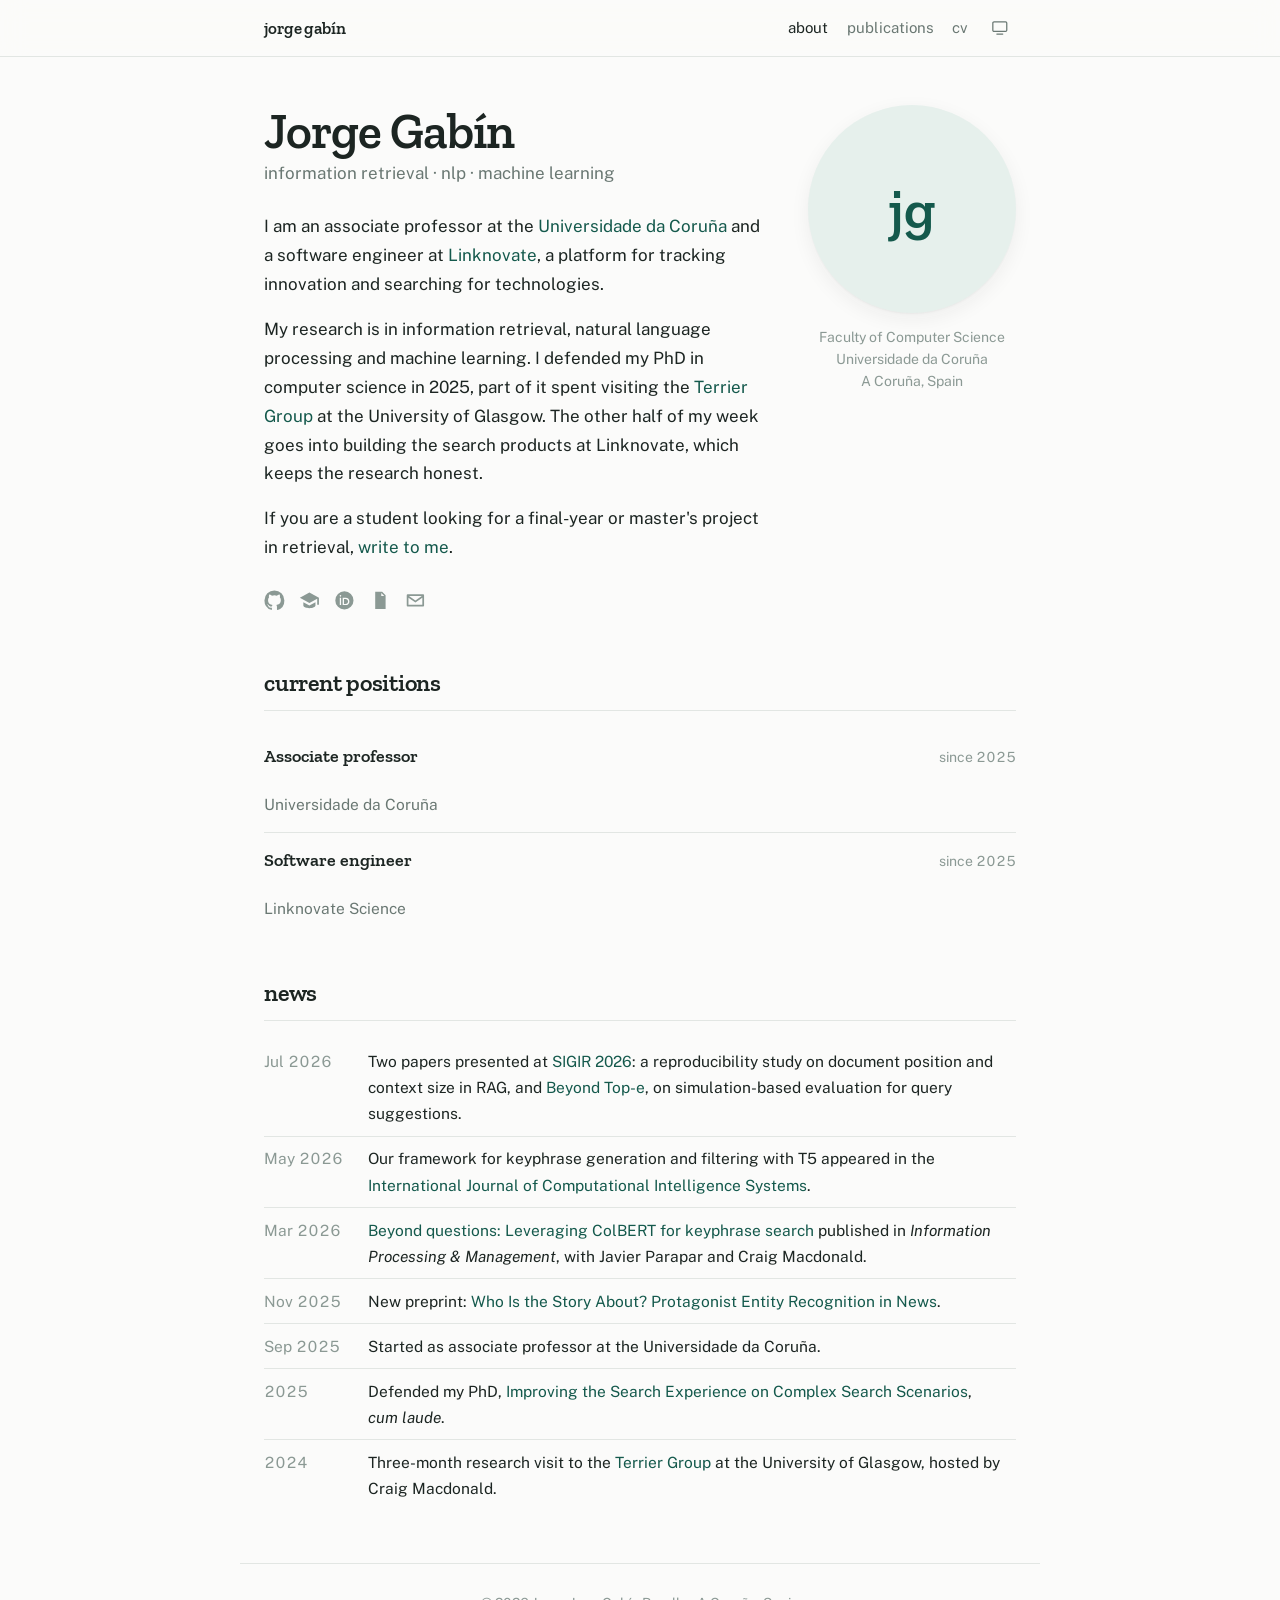
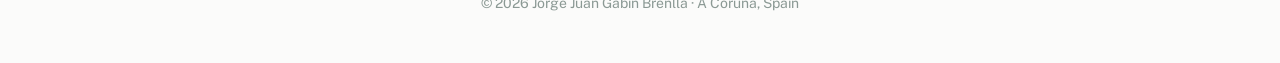
==== index.html @ 30adcdc7 "Initial commit" ====
<!DOCTYPE html>
<html lang="en">
<head>
<meta charset="utf-8">
<meta name="viewport" content="width=device-width, initial-scale=1">
<title>Jorge Gabín</title>
<meta name="description" content="Jorge Gabín — associate professor at Universidade da Coruña and software engineer at Linknovate. Information retrieval, natural language processing and machine learning.">
<meta name="author" content="Jorge Juan Gabín Brenlla">

<meta property="og:type" content="profile">
<meta property="og:title" content="Jorge Gabín">
<meta property="og:description" content="Associate professor at Universidade da Coruña and software engineer at Linknovate. Information retrieval, NLP and machine learning.">
<meta property="og:url" content="https://jorgegabin.github.io/">
<meta property="og:image" content="https://jorgegabin.github.io/assets/prof_pic.jpg">

<link rel="icon" href="data:image/svg+xml,<svg xmlns='http://www.w3.org/2000/svg' viewBox='0 0 100 100'><rect width='100' height='100' rx='20' fill='%23134E45'/><text x='50' y='51' dy='.35em' text-anchor='middle' font-family='Georgia,serif' font-weight='700' font-size='46' fill='%23F7F8F7'>jg</text></svg>">
<link rel="preconnect" href="https://fonts.googleapis.com">
<link rel="preconnect" href="https://fonts.gstatic.com" crossorigin>
<link href="https://fonts.googleapis.com/css2?family=Public+Sans:ital,wght@0,300..700;1,400&family=Zilla+Slab:wght@400;500;600;700&display=swap" rel="stylesheet">
<link rel="stylesheet" href="assets/style.css">
</head>
<body>

<a class="skip" href="#main">skip to content</a>

<nav class="nav">
  <div class="wrap">
    <a class="brand" href="index.html">jorge gabín</a>
    <ul>
      <li><a href="index.html" aria-current="page">about</a></li>
      <li><a href="publications.html">publications</a></li>
      <li><a href="cv.html">cv</a></li>
    </ul>
    <button class="toggle" id="theme-toggle" type="button" aria-label="Change theme" title="Change theme">
      <svg class="i-system" viewBox="0 0 24 24" fill="none" stroke="currentColor" stroke-width="1.7" stroke-linecap="round" stroke-linejoin="round" aria-hidden="true"><rect x="2.5" y="4" width="19" height="13" rx="1.6"/><path d="M8 20.5h8"/></svg>
      <svg class="i-light" viewBox="0 0 24 24" fill="none" stroke="currentColor" stroke-width="1.7" stroke-linecap="round" aria-hidden="true"><circle cx="12" cy="12" r="4"/><path d="M12 2v2M12 20v2M4.9 4.9l1.4 1.4M17.7 17.7l1.4 1.4M2 12h2M20 12h2M4.9 19.1l1.4-1.4M17.7 6.3l1.4-1.4"/></svg>
      <svg class="i-dark" viewBox="0 0 24 24" fill="none" stroke="currentColor" stroke-width="1.7" stroke-linecap="round" stroke-linejoin="round" aria-hidden="true"><path d="M21 12.8A9 9 0 1 1 11.2 3a7 7 0 0 0 9.8 9.8z"/></svg>
    </button>
  </div>
</nav>

<main class="wrap" id="main">

  <section class="about">
    <div>
      <h1>Jorge Gabín</h1>
      <p class="tagline">information retrieval · nlp · machine learning</p>

      <p>I am an associate professor at the
      <a href="https://www.udc.es/en">Universidade da Coruña</a> and a software engineer at
      <a href="https://www.linknovate.com/">Linknovate</a>, a platform for tracking innovation
      and searching for technologies.</p>

      <p>My research is in information retrieval, natural language processing and machine
      learning. I defended my PhD in computer science in 2025, part of it spent visiting the
      <a href="https://terrierteam.dcs.gla.ac.uk/">Terrier Group</a> at the University of
      Glasgow. The other half of my week goes into building the search products at Linknovate,
      which keeps the research honest.</p>

      <p>If you are a student looking for a final-year or master's project in retrieval,
      <a href="mailto:jorge.gabin@udc.es">write to me</a>.</p>

      <ul class="social">
        <li><a href="https://github.com/JorgeGabin" aria-label="GitHub" title="GitHub">
          <svg viewBox="0 0 24 24" aria-hidden="true"><path d="M12 .5A11.5 11.5 0 0 0 .5 12a11.5 11.5 0 0 0 7.86 10.92c.58.1.79-.25.79-.56v-2c-3.2.7-3.88-1.37-3.88-1.37-.53-1.34-1.29-1.7-1.29-1.7-1.05-.72.08-.7.08-.7 1.16.08 1.77 1.2 1.77 1.2 1.03 1.77 2.7 1.26 3.36.96.1-.75.4-1.26.73-1.55-2.55-.29-5.24-1.28-5.24-5.7 0-1.26.45-2.29 1.19-3.1-.12-.29-.52-1.46.11-3.04 0 0 .97-.31 3.18 1.18a11 11 0 0 1 5.8 0c2.2-1.5 3.17-1.18 3.17-1.18.63 1.58.23 2.75.12 3.04.74.81 1.18 1.84 1.18 3.1 0 4.43-2.69 5.4-5.25 5.69.41.36.78 1.06.78 2.14v3.17c0 .31.21.67.8.56A11.5 11.5 0 0 0 23.5 12 11.5 11.5 0 0 0 12 .5z"/></svg></a></li>

        <li><a href="https://scholar.google.com/citations?user=Rtc9b6oAAAAJ&amp;hl=en" aria-label="Google Scholar" title="Google Scholar">
          <svg viewBox="0 0 24 24" aria-hidden="true"><path d="M12 3 1 9l11 6 9-4.91V17h2V9L12 3zM5 14.2V18c0 1.66 3.13 3 7 3s7-1.34 7-3v-3.8l-7 3.82-7-3.82z"/></svg></a></li>

        <li><a href="https://orcid.org/0000-0002-5494-0765" aria-label="ORCID" title="ORCID 0000-0002-5494-0765">
          <svg viewBox="0 0 24 24" aria-hidden="true"><path d="M12 1.5A10.5 10.5 0 1 0 22.5 12 10.5 10.5 0 0 0 12 1.5zM8.2 17.4H6.7V8.9h1.5v8.5zM7.45 7.7a.93.93 0 1 1 .93-.93.93.93 0 0 1-.93.93zm4.06 9.7h-1.5V8.9h3.32c3.06 0 4.4 1.9 4.4 4.25s-1.5 4.25-4.3 4.25zm1.72-7.14h-1.72v5.78h1.66c2.09 0 3-1.27 3-2.89 0-1.72-1-2.89-2.94-2.89z"/></svg></a></li>

        <!-- TODO: replace with your dblp author page (dblp.org/pid/...) once you have the id -->
        <li><a href="https://dblp.org/search?q=Jorge+Gab%C3%ADn" aria-label="dblp" title="dblp">
          <svg viewBox="0 0 24 24" aria-hidden="true"><path d="M6 2h8l4 4v16H6V2zm7 1.5V7h3.5L13 3.5zM8 10h8v1.6H8V10zm0 3.4h8V15H8v-1.6zm0 3.4h5.5v1.6H8v-1.6z"/></svg></a></li>


        <li><a href="mailto:jorge.gabin@udc.es" aria-label="Email" title="jorge.gabin@udc.es">
          <svg viewBox="0 0 24 24" aria-hidden="true"><path d="M3 5h18a1 1 0 0 1 1 1v12a1 1 0 0 1-1 1H3a1 1 0 0 1-1-1V6a1 1 0 0 1 1-1zm1 3.9V17h16V8.9l-8 5.6-8-5.6zM4.6 7 12 12.2 19.4 7H4.6z"/></svg></a></li>
      </ul>
    </div>

    <aside class="figure">
      <div class="portrait">
        <!-- TODO: save your photo as assets/prof_pic.jpg (square, 500px or larger) -->
        <img src="assets/prof_pic.jpg" alt="Jorge Gabín" onerror="this.outerHTML='&lt;div class=&quot;initials&quot; aria-hidden=&quot;true&quot;&gt;jg&lt;/div&gt;'">
      </div>
      <p class="meta">Faculty of Computer Science<br>Universidade da Coruña<br>A Coruña, Spain</p>
    </aside>
  </section>

  <section id="positions">
    <h2>current positions</h2>

    <div class="position">
      <h3>Associate professor</h3>
      <p class="since">since 2025</p>
      <p class="org">Universidade da Coruña</p>
    </div>

    <div class="position">
      <h3>Software engineer</h3>
      <p class="since">since 2025</p>
      <p class="org">Linknovate Science</p>
    </div>
  </section>

  <section id="news">
    <h2>news</h2>
    <!-- Rows are rebuilt from assets/news.json. What is written here is the
         fallback shown if that file cannot be loaded. -->
    <table class="news">
      <tbody id="news-list">
        <tr><td class="when">Jul 2026</td><td>Two papers presented at SIGIR 2026.</td></tr>
        <tr><td class="when">Mar 2026</td><td>Beyond questions: Leveraging ColBERT for keyphrase search published in <em>Information Processing &amp; Management</em>.</td></tr>
        <tr><td class="when">Sep 2025</td><td>Started as associate professor at the Universidade da Coruña.</td></tr>
        <tr><td class="when">2025</td><td>Defended my PhD in computer science, <em>cum laude</em>.</td></tr>
        <tr><td class="when">2024</td><td>Three-month research visit to the Terrier Group at the University of Glasgow.</td></tr>
      </tbody>
    </table>
  </section>

</main>

<footer class="wrap">
  <p>© 2026 Jorge Juan Gabín Brenlla · A Coruña, Spain</p>
</footer>

<script src="assets/main.js"></script>
</body>
</html>
---- assets/style.css ----
/* ============================================================
   Jorge Gabín — site styles
   Shared by index.html, publications.html and cv.html
   ============================================================ */

:root{
  --bg:#FBFBFA;
  --fg:#1C2522;
  --muted:#6A7873;
  --soft:#8B9994;
  --rule:#E2E6E3;
  --card:#FFFFFF;
  --accent:#14594C;
  --accent-soft:#E6F0EC;
  --nav:rgba(251,251,250,.85);
  --shadow:0 1px 2px rgba(28,37,34,.04),0 6px 20px rgba(28,37,34,.06);
  --w:50rem;
}
html[data-theme="dark"]{
  --bg:#131716;
  --fg:#E6EAE8;
  --muted:#98A5A0;
  --soft:#7C8A85;
  --rule:#262D2B;
  --card:#1A201E;
  --accent:#63C0A8;
  --accent-soft:#1B2C28;
  --nav:rgba(19,23,22,.85);
  --shadow:0 1px 2px rgba(0,0,0,.3),0 6px 20px rgba(0,0,0,.25);
}

*,*::before,*::after{box-sizing:border-box;}
html{-webkit-text-size-adjust:100%;scroll-behavior:smooth;}

body{
  margin:0;
  background:var(--bg);
  color:var(--fg);
  font-family:"Public Sans",-apple-system,BlinkMacSystemFont,"Segoe UI",Helvetica,Arial,sans-serif;
  font-size:1.0625rem;
  line-height:1.7;
  transition:background-color .2s ease,color .2s ease;
}

h1,h2,h3,.slab{font-family:"Zilla Slab",Georgia,"Times New Roman",serif;}

a{color:var(--accent);text-decoration:none;}
a:hover{text-decoration:underline;text-underline-offset:.2em;}
:focus-visible{outline:2px solid var(--accent);outline-offset:3px;border-radius:3px;}

.wrap{max-width:var(--w);margin-inline:auto;padding-inline:1.5rem;}
.wrap-wide{max-width:60rem;margin-inline:auto;padding-inline:1.5rem;}

.skip{position:absolute;left:-9999px;}
.skip:focus{left:1rem;top:1rem;z-index:20;background:var(--card);padding:.5rem .9rem;border-radius:6px;}

/* ---------------- navbar ---------------- */

.nav{
  position:sticky;top:0;z-index:10;
  background:var(--nav);
  -webkit-backdrop-filter:saturate(1.8) blur(12px);
  backdrop-filter:saturate(1.8) blur(12px);
  border-bottom:1px solid var(--rule);
}
.nav > div{display:flex;align-items:center;gap:1rem;height:3.5rem;}
.brand{
  font-family:"Zilla Slab",Georgia,serif;font-weight:600;font-size:1.0625rem;
  color:var(--fg);margin-right:auto;letter-spacing:-.005em;
}
.brand:hover{text-decoration:none;color:var(--accent);}
.nav ul{display:flex;gap:1.15rem;list-style:none;margin:0;padding:0;font-size:.9375rem;overflow-x:auto;scrollbar-width:none;}
.nav ul::-webkit-scrollbar{display:none;}
.nav ul a{color:var(--muted);white-space:nowrap;padding-block:.4rem;}
.nav ul a:hover{color:var(--accent);text-decoration:none;}
.nav ul a[aria-current="page"]{color:var(--fg);box-shadow:inset 0 -2px 0 var(--accent);}

.toggle{
  flex:none;display:grid;place-items:center;width:2rem;height:2rem;
  border:0;background:transparent;color:var(--muted);cursor:pointer;border-radius:50%;
}
.toggle:hover{color:var(--accent);background:var(--accent-soft);}
.toggle svg{width:1.1rem;height:1.1rem;display:none;}
html[data-mode="system"] .i-system,
html[data-mode="light"] .i-light,
html[data-mode="dark"] .i-dark{display:block;}

/* ---------------- shared page furniture ---------------- */

main{padding-top:3rem;}
section{margin-bottom:3.25rem;scroll-margin-top:4.75rem;}

h1{
  margin:0 0 .15rem;
  font-size:clamp(2.25rem,7vw,3.1rem);
  font-weight:600;line-height:1.05;letter-spacing:-.02em;
}
.tagline{margin:0 0 1.5rem;color:var(--muted);font-size:1.0625rem;}

h2{
  margin:0 0 1.1rem;font-size:1.5rem;font-weight:600;letter-spacing:-.01em;
  padding-bottom:.4rem;border-bottom:1px solid var(--rule);
}

p{margin:0 0 1rem;}
p:last-child{margin-bottom:0;}

footer{
  margin-top:1rem;padding:1.75rem 0 3rem;border-top:1px solid var(--rule);
  font-size:.875rem;color:var(--soft);text-align:center;
}

/* ---------------- about (index) ---------------- */

.about{display:grid;grid-template-columns:1fr 13rem;gap:2.5rem;align-items:start;}
.about p:last-of-type{margin-bottom:0;}

.figure{position:sticky;top:5rem;}
.portrait{
  width:100%;aspect-ratio:1;border-radius:50%;overflow:hidden;
  background:var(--accent-soft);box-shadow:var(--shadow);
}
.portrait img{width:100%;height:100%;object-fit:cover;display:block;}
.portrait .initials{
  width:100%;height:100%;display:grid;place-items:center;
  font-family:"Zilla Slab",Georgia,serif;font-size:3.5rem;font-weight:600;color:var(--accent);
}
.figure .meta{margin:.9rem 0 0;font-size:.875rem;line-height:1.55;color:var(--soft);text-align:center;}

.social{margin:1.75rem 0 0;padding:0;list-style:none;display:flex;flex-wrap:wrap;gap:.9rem;}
.social a{color:var(--soft);display:grid;place-items:center;}
.social a:hover{color:var(--accent);}
.social svg{width:1.3rem;height:1.3rem;fill:currentColor;display:block;}

/* ---------------- news ---------------- */

.news{width:100%;border-collapse:collapse;font-size:.9688rem;}
.news td{padding:.55rem .75rem .55rem 0;border-bottom:1px solid var(--rule);vertical-align:top;}
.news tr:last-child td{border-bottom:0;}
.news .when{width:6.5rem;color:var(--soft);font-variant-numeric:tabular-nums;white-space:nowrap;}
.news .embed{display:block;width:100%;max-width:34rem;margin:.75rem 0 .25rem;border:1px solid var(--rule);border-radius:8px;background:var(--card);}

/* ---------------- positions (index) ---------------- */

.position{
  display:grid;grid-template-columns:1fr auto;gap:.25rem 1.5rem;align-items:baseline;
  padding:.95rem 0;border-bottom:1px solid var(--rule);
}
.position:last-of-type{border-bottom:0;padding-bottom:0;}
.position h3{margin:0;font-size:1.125rem;font-weight:600;line-height:1.35;}
.position .org{margin:.05rem 0 0;color:var(--muted);font-size:.9688rem;grid-column:1;}
.position .since{font-size:.875rem;color:var(--soft);font-variant-numeric:tabular-nums;white-space:nowrap;grid-row:1;grid-column:2;}

/* ---------------- publications ---------------- */

.year-group{display:grid;grid-template-columns:4.5rem 1fr;gap:0 1.5rem;margin-bottom:1.5rem;}
.year-group > .year{
  font-family:"Zilla Slab",Georgia,serif;font-size:1.75rem;font-weight:600;
  color:var(--soft);line-height:1.2;padding-top:1.05rem;
  position:sticky;top:4.75rem;align-self:start;
}

.pub{
  display:grid;grid-template-columns:7rem 1fr;gap:1.1rem;
  padding:1.05rem 0;border-bottom:1px solid var(--rule);align-items:start;
}
.pub:last-child{border-bottom:0;}
.thumb{
  aspect-ratio:4/3;border-radius:6px;overflow:hidden;
  background:var(--accent-soft);display:grid;place-items:center;
  border:1px solid var(--rule);
}
.thumb img{width:100%;height:100%;object-fit:cover;display:block;}
.venue-badge{
  font-family:"Zilla Slab",Georgia,serif;font-weight:600;font-size:.9375rem;
  color:var(--accent);text-align:center;padding:.2rem;line-height:1.2;
}
.pub h3{margin:0 0 .2rem;font-size:1.125rem;font-weight:600;line-height:1.35;}
.pub .authors{margin:0;font-size:.9375rem;color:var(--muted);}
.pub .authors b{color:var(--fg);font-weight:600;}
.pub .venue{margin:.2rem 0 0;font-size:.9375rem;font-style:italic;color:var(--muted);}
.pub .links{margin:.6rem 0 0;display:flex;flex-wrap:wrap;gap:.45rem;}
.pub .links a{
  font-size:.8125rem;padding:.16rem .55rem;border:1px solid var(--accent);
  border-radius:4px;line-height:1.5;
}
.pub .links a:hover{background:var(--accent);color:var(--bg);text-decoration:none;}
.note-line{margin:0 0 2rem;font-size:.9688rem;color:var(--muted);}

/* ---------------- cv ---------------- */

.cv-layout{display:grid;grid-template-columns:11rem 1fr;gap:3rem;align-items:start;}
.toc{position:sticky;top:5rem;font-size:.9375rem;}
.toc ol{list-style:none;margin:0;padding:0;border-left:1px solid var(--rule);}
.toc li a{display:block;padding:.3rem 0 .3rem .9rem;color:var(--muted);margin-left:-1px;border-left:2px solid transparent;}
.toc li a:hover{color:var(--accent);text-decoration:none;}
.toc li a.active{color:var(--fg);border-left-color:var(--accent);}

.entry{
  display:grid;grid-template-columns:6.5rem 1fr;gap:0 1.25rem;
  padding:.95rem 0;border-bottom:1px solid var(--rule);
}
.entry:last-of-type{border-bottom:0;}
.years{font-size:.875rem;color:var(--soft);font-variant-numeric:tabular-nums;white-space:nowrap;padding-top:.3rem;}
.entry h3{margin:0;font-size:1.0938rem;font-weight:600;line-height:1.35;}
.org{margin:.05rem 0 0;color:var(--muted);font-size:.9375rem;}
.note{margin:.35rem 0 0;font-size:.9375rem;color:var(--muted);}
.note ul{margin:.2rem 0 0;padding-left:1.1rem;}
.note li{margin-bottom:.15rem;}
.award{color:var(--accent);}

.courses{margin:0;padding:0;list-style:none;}
.courses li{padding:.65rem 0;border-bottom:1px solid var(--rule);}
.courses li:last-child{border-bottom:0;}
.courses b{font-family:"Zilla Slab",Georgia,serif;font-size:1.0938rem;font-weight:600;}
.courses span{display:block;font-size:.9063rem;color:var(--soft);}

.tags{display:flex;flex-wrap:wrap;gap:.4rem;margin:0;padding:0;list-style:none;}
.tags li{
  font-size:.875rem;padding:.2rem .65rem;border:1px solid var(--rule);
  border-radius:999px;color:var(--muted);background:var(--card);
}

.langs{margin:0;padding:0;list-style:none;}
.langs li{display:flex;justify-content:space-between;gap:1rem;padding:.45rem 0;border-bottom:1px solid var(--rule);font-size:.9688rem;}
.langs li:last-child{border-bottom:0;}
.langs span{color:var(--soft);}

/* ---------------- responsive ---------------- */

@media (max-width:44rem){
  .about{grid-template-columns:1fr;gap:1.75rem;}
  .figure{position:static;max-width:11rem;}
  .cv-layout{grid-template-columns:1fr;gap:1.5rem;}
  .toc{position:static;}
  .toc ol{display:flex;flex-wrap:wrap;gap:.25rem 1rem;border-left:0;}
  .toc li a{padding:.15rem 0;border-left:0;}
  .toc li a.active{box-shadow:inset 0 -2px 0 var(--accent);}
  .year-group{grid-template-columns:1fr;gap:.25rem;}
  .year-group > .year{position:static;padding-top:.5rem;font-size:1.4rem;}
  .pub{grid-template-columns:1fr;gap:.75rem;}
  .thumb{max-width:9rem;}
  .entry{grid-template-columns:1fr;gap:.15rem;}
  .years{padding-top:0;}
  .position{grid-template-columns:1fr;}
  .position .since{grid-row:auto;grid-column:1;}
  .news .when{width:5rem;}
  .brand{display:none;}
  .nav ul{margin-right:auto;}
}

@media (prefers-reduced-motion:reduce){
  html{scroll-behavior:auto;}
  *{transition:none !important;}
}

@media print{
  .nav,.toc,footer,.social{display:none;}
  body{background:#fff;color:#000;font-size:10.5pt;}
  .cv-layout{grid-template-columns:1fr;}
  a{color:#000;}
}
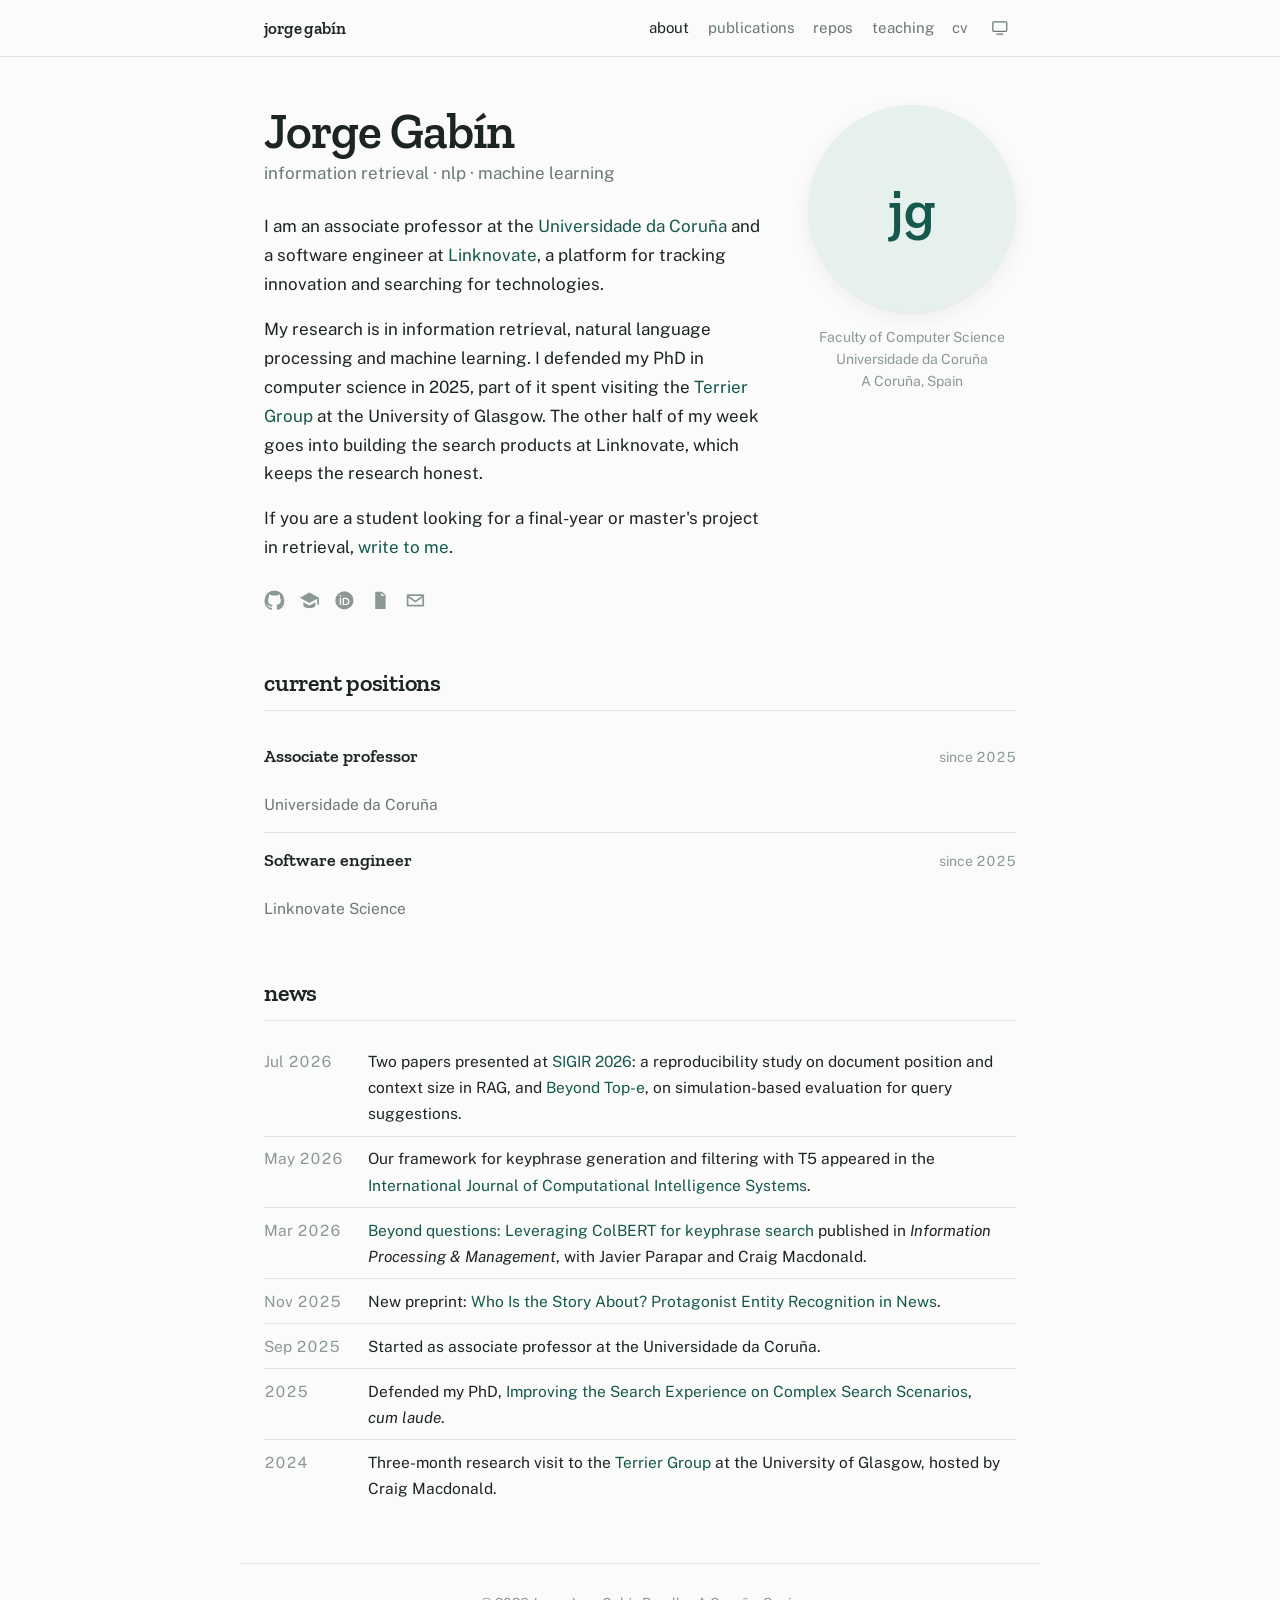
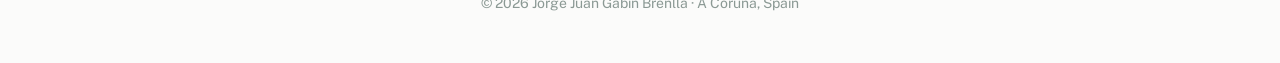
==== commit 2c703302: "Add repos and teaching" ====
--- a/index.html
+++ b/index.html
@@ -29,6 +29,8 @@
     <ul>
       <li><a href="index.html" aria-current="page">about</a></li>
       <li><a href="publications.html">publications</a></li>
+      <li><a href="repos.html">repos</a></li>
+      <li><a href="https://pdi.udc.es/en/File/Pdi/Q789K" target="_blank" rel="noopener" title="Teaching record in the UDC staff directory">teaching</a></li>
       <li><a href="cv.html">cv</a></li>
     </ul>
     <button class="toggle" id="theme-toggle" type="button" aria-label="Change theme" title="Change theme">
--- a/assets/style.css
+++ b/assets/style.css
@@ -179,13 +179,34 @@
 .pub .authors{margin:0;font-size:.9375rem;color:var(--muted);}
 .pub .authors b{color:var(--fg);font-weight:600;}
 .pub .venue{margin:.2rem 0 0;font-size:.9375rem;font-style:italic;color:var(--muted);}
-.pub .links{margin:.6rem 0 0;display:flex;flex-wrap:wrap;gap:.45rem;}
-.pub .links a{
+.links{margin:.6rem 0 0;display:flex;flex-wrap:wrap;gap:.45rem;}
+.links a{
   font-size:.8125rem;padding:.16rem .55rem;border:1px solid var(--accent);
   border-radius:4px;line-height:1.5;
 }
-.pub .links a:hover{background:var(--accent);color:var(--bg);text-decoration:none;}
+.links a:hover{background:var(--accent);color:var(--bg);text-decoration:none;}
 .note-line{margin:0 0 2rem;font-size:.9688rem;color:var(--muted);}
+
+/* ---------------- repos ---------------- */
+
+.repo{
+  display:grid;grid-template-columns:7rem 1fr;gap:1.1rem;
+  padding:1.05rem 0;border-bottom:1px solid var(--rule);align-items:start;
+}
+.repo:last-of-type{border-bottom:0;}
+.repo h3{margin:0 0 .2rem;font-size:1.125rem;font-weight:600;line-height:1.35;}
+.repo h3 a{color:var(--fg);}
+.repo h3 a:hover{color:var(--accent);}
+.repo h3 .owner{color:var(--soft);font-weight:400;}
+.repo .desc{margin:0;font-size:.9375rem;color:var(--muted);}
+.repo .paper{margin:.2rem 0 0;font-size:.9375rem;font-style:italic;color:var(--muted);}
+.repo .facts{
+  margin:.55rem 0 0;padding:0;list-style:none;display:flex;flex-wrap:wrap;gap:.25rem 1.1rem;
+  font-size:.8125rem;color:var(--soft);font-variant-numeric:tabular-nums;
+}
+.repo .facts li{display:inline-flex;align-items:center;gap:.35rem;}
+.repo .dot{width:.55rem;height:.55rem;border-radius:50%;background:var(--accent);flex:none;}
+.repo .facts svg{width:.9rem;height:.9rem;fill:currentColor;display:block;}
 
 /* ---------------- cv ---------------- */
 
@@ -239,6 +260,7 @@
   .year-group{grid-template-columns:1fr;gap:.25rem;}
   .year-group > .year{position:static;padding-top:.5rem;font-size:1.4rem;}
   .pub{grid-template-columns:1fr;gap:.75rem;}
+  .repo{grid-template-columns:1fr;gap:.75rem;}
   .thumb{max-width:9rem;}
   .entry{grid-template-columns:1fr;gap:.15rem;}
   .years{padding-top:0;}
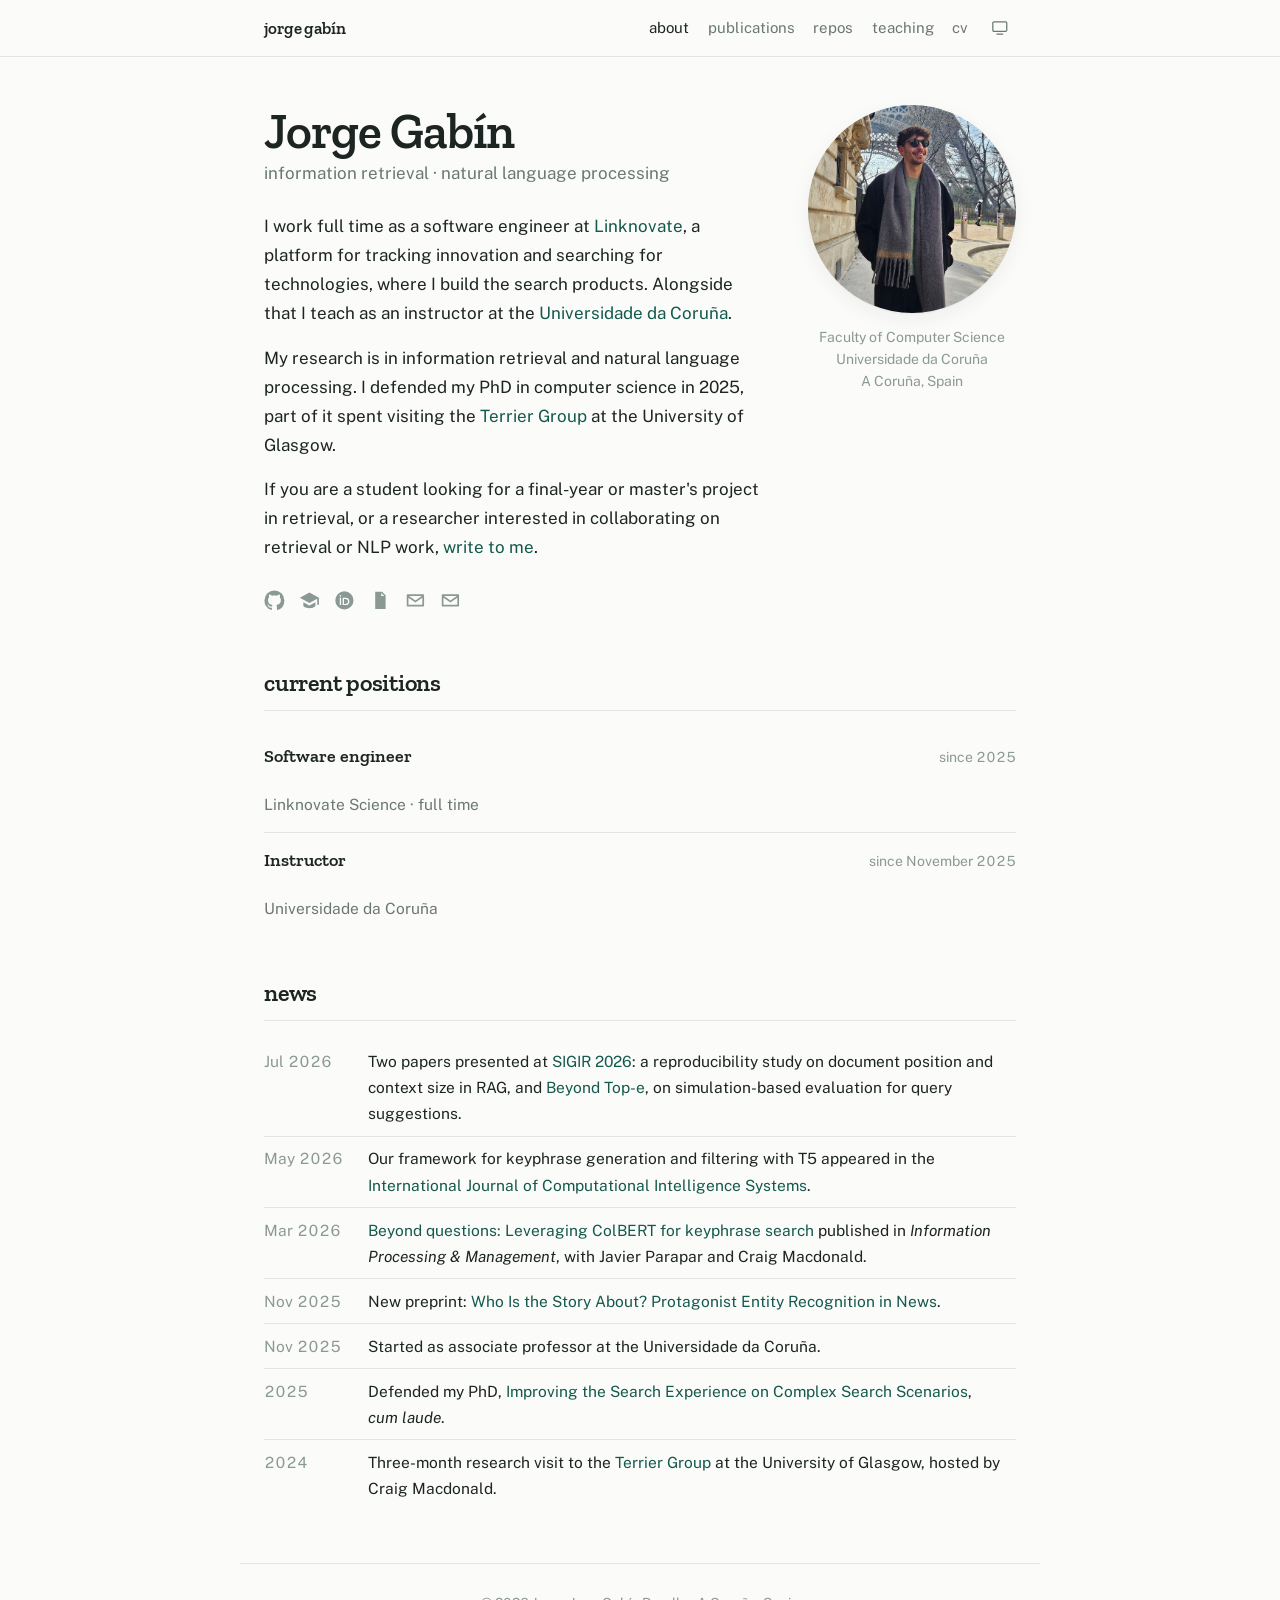
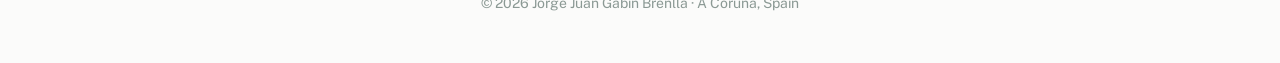
==== commit fcf2bf78: "Add news and improve CV and publications view" ====
--- a/index.html
+++ b/index.html
@@ -1,133 +1,298 @@
-<!DOCTYPE html>
+<!doctype html>
 <html lang="en">
-<head>
-<meta charset="utf-8">
-<meta name="viewport" content="width=device-width, initial-scale=1">
-<title>Jorge Gabín</title>
-<meta name="description" content="Jorge Gabín — associate professor at Universidade da Coruña and software engineer at Linknovate. Information retrieval, natural language processing and machine learning.">
-<meta name="author" content="Jorge Juan Gabín Brenlla">
-
-<meta property="og:type" content="profile">
-<meta property="og:title" content="Jorge Gabín">
-<meta property="og:description" content="Associate professor at Universidade da Coruña and software engineer at Linknovate. Information retrieval, NLP and machine learning.">
-<meta property="og:url" content="https://jorgegabin.github.io/">
-<meta property="og:image" content="https://jorgegabin.github.io/assets/prof_pic.jpg">
-
-<link rel="icon" href="data:image/svg+xml,<svg xmlns='http://www.w3.org/2000/svg' viewBox='0 0 100 100'><rect width='100' height='100' rx='20' fill='%23134E45'/><text x='50' y='51' dy='.35em' text-anchor='middle' font-family='Georgia,serif' font-weight='700' font-size='46' fill='%23F7F8F7'>jg</text></svg>">
-<link rel="preconnect" href="https://fonts.googleapis.com">
-<link rel="preconnect" href="https://fonts.gstatic.com" crossorigin>
-<link href="https://fonts.googleapis.com/css2?family=Public+Sans:ital,wght@0,300..700;1,400&family=Zilla+Slab:wght@400;500;600;700&display=swap" rel="stylesheet">
-<link rel="stylesheet" href="assets/style.css">
-</head>
-<body>
-
-<a class="skip" href="#main">skip to content</a>
-
-<nav class="nav">
-  <div class="wrap">
-    <a class="brand" href="index.html">jorge gabín</a>
-    <ul>
-      <li><a href="index.html" aria-current="page">about</a></li>
-      <li><a href="publications.html">publications</a></li>
-      <li><a href="repos.html">repos</a></li>
-      <li><a href="https://pdi.udc.es/en/File/Pdi/Q789K" target="_blank" rel="noopener" title="Teaching record in the UDC staff directory">teaching</a></li>
-      <li><a href="cv.html">cv</a></li>
-    </ul>
-    <button class="toggle" id="theme-toggle" type="button" aria-label="Change theme" title="Change theme">
-      <svg class="i-system" viewBox="0 0 24 24" fill="none" stroke="currentColor" stroke-width="1.7" stroke-linecap="round" stroke-linejoin="round" aria-hidden="true"><rect x="2.5" y="4" width="19" height="13" rx="1.6"/><path d="M8 20.5h8"/></svg>
-      <svg class="i-light" viewBox="0 0 24 24" fill="none" stroke="currentColor" stroke-width="1.7" stroke-linecap="round" aria-hidden="true"><circle cx="12" cy="12" r="4"/><path d="M12 2v2M12 20v2M4.9 4.9l1.4 1.4M17.7 17.7l1.4 1.4M2 12h2M20 12h2M4.9 19.1l1.4-1.4M17.7 6.3l1.4-1.4"/></svg>
-      <svg class="i-dark" viewBox="0 0 24 24" fill="none" stroke="currentColor" stroke-width="1.7" stroke-linecap="round" stroke-linejoin="round" aria-hidden="true"><path d="M21 12.8A9 9 0 1 1 11.2 3a7 7 0 0 0 9.8 9.8z"/></svg>
-    </button>
-  </div>
-</nav>
-
-<main class="wrap" id="main">
-
-  <section class="about">
-    <div>
-      <h1>Jorge Gabín</h1>
-      <p class="tagline">information retrieval · nlp · machine learning</p>
-
-      <p>I am an associate professor at the
-      <a href="https://www.udc.es/en">Universidade da Coruña</a> and a software engineer at
-      <a href="https://www.linknovate.com/">Linknovate</a>, a platform for tracking innovation
-      and searching for technologies.</p>
-
-      <p>My research is in information retrieval, natural language processing and machine
-      learning. I defended my PhD in computer science in 2025, part of it spent visiting the
-      <a href="https://terrierteam.dcs.gla.ac.uk/">Terrier Group</a> at the University of
-      Glasgow. The other half of my week goes into building the search products at Linknovate,
-      which keeps the research honest.</p>
-
-      <p>If you are a student looking for a final-year or master's project in retrieval,
-      <a href="mailto:jorge.gabin@udc.es">write to me</a>.</p>
-
-      <ul class="social">
-        <li><a href="https://github.com/JorgeGabin" aria-label="GitHub" title="GitHub">
-          <svg viewBox="0 0 24 24" aria-hidden="true"><path d="M12 .5A11.5 11.5 0 0 0 .5 12a11.5 11.5 0 0 0 7.86 10.92c.58.1.79-.25.79-.56v-2c-3.2.7-3.88-1.37-3.88-1.37-.53-1.34-1.29-1.7-1.29-1.7-1.05-.72.08-.7.08-.7 1.16.08 1.77 1.2 1.77 1.2 1.03 1.77 2.7 1.26 3.36.96.1-.75.4-1.26.73-1.55-2.55-.29-5.24-1.28-5.24-5.7 0-1.26.45-2.29 1.19-3.1-.12-.29-.52-1.46.11-3.04 0 0 .97-.31 3.18 1.18a11 11 0 0 1 5.8 0c2.2-1.5 3.17-1.18 3.17-1.18.63 1.58.23 2.75.12 3.04.74.81 1.18 1.84 1.18 3.1 0 4.43-2.69 5.4-5.25 5.69.41.36.78 1.06.78 2.14v3.17c0 .31.21.67.8.56A11.5 11.5 0 0 0 23.5 12 11.5 11.5 0 0 0 12 .5z"/></svg></a></li>
-
-        <li><a href="https://scholar.google.com/citations?user=Rtc9b6oAAAAJ&amp;hl=en" aria-label="Google Scholar" title="Google Scholar">
-          <svg viewBox="0 0 24 24" aria-hidden="true"><path d="M12 3 1 9l11 6 9-4.91V17h2V9L12 3zM5 14.2V18c0 1.66 3.13 3 7 3s7-1.34 7-3v-3.8l-7 3.82-7-3.82z"/></svg></a></li>
-
-        <li><a href="https://orcid.org/0000-0002-5494-0765" aria-label="ORCID" title="ORCID 0000-0002-5494-0765">
-          <svg viewBox="0 0 24 24" aria-hidden="true"><path d="M12 1.5A10.5 10.5 0 1 0 22.5 12 10.5 10.5 0 0 0 12 1.5zM8.2 17.4H6.7V8.9h1.5v8.5zM7.45 7.7a.93.93 0 1 1 .93-.93.93.93 0 0 1-.93.93zm4.06 9.7h-1.5V8.9h3.32c3.06 0 4.4 1.9 4.4 4.25s-1.5 4.25-4.3 4.25zm1.72-7.14h-1.72v5.78h1.66c2.09 0 3-1.27 3-2.89 0-1.72-1-2.89-2.94-2.89z"/></svg></a></li>
-
-        <!-- TODO: replace with your dblp author page (dblp.org/pid/...) once you have the id -->
-        <li><a href="https://dblp.org/search?q=Jorge+Gab%C3%ADn" aria-label="dblp" title="dblp">
-          <svg viewBox="0 0 24 24" aria-hidden="true"><path d="M6 2h8l4 4v16H6V2zm7 1.5V7h3.5L13 3.5zM8 10h8v1.6H8V10zm0 3.4h8V15H8v-1.6zm0 3.4h5.5v1.6H8v-1.6z"/></svg></a></li>
-
-
-        <li><a href="mailto:jorge.gabin@udc.es" aria-label="Email" title="jorge.gabin@udc.es">
-          <svg viewBox="0 0 24 24" aria-hidden="true"><path d="M3 5h18a1 1 0 0 1 1 1v12a1 1 0 0 1-1 1H3a1 1 0 0 1-1-1V6a1 1 0 0 1 1-1zm1 3.9V17h16V8.9l-8 5.6-8-5.6zM4.6 7 12 12.2 19.4 7H4.6z"/></svg></a></li>
-      </ul>
-    </div>
-
-    <aside class="figure">
-      <div class="portrait">
-        <!-- TODO: save your photo as assets/prof_pic.jpg (square, 500px or larger) -->
-        <img src="assets/prof_pic.jpg" alt="Jorge Gabín" onerror="this.outerHTML='&lt;div class=&quot;initials&quot; aria-hidden=&quot;true&quot;&gt;jg&lt;/div&gt;'">
+  <head>
+    <meta charset="utf-8" />
+    <meta name="viewport" content="width=device-width, initial-scale=1" />
+    <title>Jorge Gabín</title>
+    <meta
+      name="description"
+      content="Jorge Gabín — software engineer at Linknovate and instructor at Universidade da Coruña. Information retrieval and natural language processing."
+    />
+    <meta name="author" content="Jorge Juan Gabín Brenlla" />
+
+    <meta property="og:type" content="profile" />
+    <meta property="og:title" content="Jorge Gabín" />
+    <meta
+      property="og:description"
+      content="Software engineer at Linknovate and instructor at Universidade da Coruña. Information retrieval and NLP."
+    />
+    <meta property="og:url" content="https://jorgegabin.github.io/" />
+    <meta
+      property="og:image"
+      content="https://jorgegabin.github.io/assets/prof_pic.jpg"
+    />
+
+    <link
+      rel="icon"
+      href="data:image/svg+xml,<svg xmlns='http://www.w3.org/2000/svg' viewBox='0 0 100 100'><rect width='100' height='100' rx='20' fill='%23134E45'/><text x='50' y='51' dy='.35em' text-anchor='middle' font-family='Georgia,serif' font-weight='700' font-size='46' fill='%23F7F8F7'>jg</text></svg>"
+    />
+    <link rel="preconnect" href="https://fonts.googleapis.com" />
+    <link rel="preconnect" href="https://fonts.gstatic.com" crossorigin />
+    <link
+      href="https://fonts.googleapis.com/css2?family=Public+Sans:ital,wght@0,300..700;1,400&family=Zilla+Slab:wght@400;500;600;700&display=swap"
+      rel="stylesheet"
+    />
+    <link rel="stylesheet" href="assets/style.css" />
+  </head>
+  <body>
+    <a class="skip" href="#main">skip to content</a>
+
+    <nav class="nav">
+      <div class="wrap">
+        <a class="brand" href="index.html">jorge gabín</a>
+        <ul>
+          <li><a href="index.html" aria-current="page">about</a></li>
+          <li><a href="publications.html">publications</a></li>
+          <li><a href="repos.html">repos</a></li>
+          <li>
+            <a
+              href="https://pdi.udc.es/en/File/Pdi/Q789K"
+              target="_blank"
+              rel="noopener"
+              title="Teaching record in the UDC staff directory"
+              >teaching</a
+            >
+          </li>
+          <li><a href="cv.html">cv</a></li>
+        </ul>
+        <button
+          class="toggle"
+          id="theme-toggle"
+          type="button"
+          aria-label="Change theme"
+          title="Change theme"
+        >
+          <svg
+            class="i-system"
+            viewBox="0 0 24 24"
+            fill="none"
+            stroke="currentColor"
+            stroke-width="1.7"
+            stroke-linecap="round"
+            stroke-linejoin="round"
+            aria-hidden="true"
+          >
+            <rect x="2.5" y="4" width="19" height="13" rx="1.6" />
+            <path d="M8 20.5h8" />
+          </svg>
+          <svg
+            class="i-light"
+            viewBox="0 0 24 24"
+            fill="none"
+            stroke="currentColor"
+            stroke-width="1.7"
+            stroke-linecap="round"
+            aria-hidden="true"
+          >
+            <circle cx="12" cy="12" r="4" />
+            <path
+              d="M12 2v2M12 20v2M4.9 4.9l1.4 1.4M17.7 17.7l1.4 1.4M2 12h2M20 12h2M4.9 19.1l1.4-1.4M17.7 6.3l1.4-1.4"
+            />
+          </svg>
+          <svg
+            class="i-dark"
+            viewBox="0 0 24 24"
+            fill="none"
+            stroke="currentColor"
+            stroke-width="1.7"
+            stroke-linecap="round"
+            stroke-linejoin="round"
+            aria-hidden="true"
+          >
+            <path d="M21 12.8A9 9 0 1 1 11.2 3a7 7 0 0 0 9.8 9.8z" />
+          </svg>
+        </button>
       </div>
-      <p class="meta">Faculty of Computer Science<br>Universidade da Coruña<br>A Coruña, Spain</p>
-    </aside>
-  </section>
-
-  <section id="positions">
-    <h2>current positions</h2>
-
-    <div class="position">
-      <h3>Associate professor</h3>
-      <p class="since">since 2025</p>
-      <p class="org">Universidade da Coruña</p>
-    </div>
-
-    <div class="position">
-      <h3>Software engineer</h3>
-      <p class="since">since 2025</p>
-      <p class="org">Linknovate Science</p>
-    </div>
-  </section>
-
-  <section id="news">
-    <h2>news</h2>
-    <!-- Rows are rebuilt from assets/news.json. What is written here is the
+    </nav>
+
+    <main class="wrap" id="main">
+      <section class="about">
+        <div>
+          <h1>Jorge Gabín</h1>
+          <p class="tagline">
+            information retrieval · natural language processing
+          </p>
+
+          <p>
+            I work full time as a software engineer at
+            <a href="https://www.linknovate.com/">Linknovate</a>, a platform for
+            tracking innovation and searching for technologies, where I build
+            the search products. Alongside that I teach as an instructor at the
+            <a href="https://www.udc.es/en">Universidade da Coruña</a>.
+          </p>
+
+          <p>
+            My research is in information retrieval and natural language
+            processing. I defended my PhD in computer science in 2025, part of
+            it spent visiting the
+            <a href="https://terrierteam.dcs.gla.ac.uk/">Terrier Group</a> at
+            the University of Glasgow.
+          </p>
+
+          <p>
+            If you are a student looking for a final-year or master's project in
+            retrieval, or a researcher interested in collaborating on retrieval
+            or NLP work, <a href="mailto:jorge.gabin@udc.es">write to me</a>.
+          </p>
+
+          <ul class="social">
+            <li>
+              <a
+                href="https://github.com/JorgeGabin"
+                aria-label="GitHub"
+                title="GitHub"
+              >
+                <svg viewBox="0 0 24 24" aria-hidden="true">
+                  <path
+                    d="M12 .5A11.5 11.5 0 0 0 .5 12a11.5 11.5 0 0 0 7.86 10.92c.58.1.79-.25.79-.56v-2c-3.2.7-3.88-1.37-3.88-1.37-.53-1.34-1.29-1.7-1.29-1.7-1.05-.72.08-.7.08-.7 1.16.08 1.77 1.2 1.77 1.2 1.03 1.77 2.7 1.26 3.36.96.1-.75.4-1.26.73-1.55-2.55-.29-5.24-1.28-5.24-5.7 0-1.26.45-2.29 1.19-3.1-.12-.29-.52-1.46.11-3.04 0 0 .97-.31 3.18 1.18a11 11 0 0 1 5.8 0c2.2-1.5 3.17-1.18 3.17-1.18.63 1.58.23 2.75.12 3.04.74.81 1.18 1.84 1.18 3.1 0 4.43-2.69 5.4-5.25 5.69.41.36.78 1.06.78 2.14v3.17c0 .31.21.67.8.56A11.5 11.5 0 0 0 23.5 12 11.5 11.5 0 0 0 12 .5z"
+                  /></svg
+              ></a>
+            </li>
+
+            <li>
+              <a
+                href="https://scholar.google.com/citations?user=Rtc9b6oAAAAJ&amp;hl=en"
+                aria-label="Google Scholar"
+                title="Google Scholar"
+              >
+                <svg viewBox="0 0 24 24" aria-hidden="true">
+                  <path
+                    d="M12 3 1 9l11 6 9-4.91V17h2V9L12 3zM5 14.2V18c0 1.66 3.13 3 7 3s7-1.34 7-3v-3.8l-7 3.82-7-3.82z"
+                  /></svg
+              ></a>
+            </li>
+
+            <li>
+              <a
+                href="https://orcid.org/0000-0002-5494-0765"
+                aria-label="ORCID"
+                title="ORCID 0000-0002-5494-0765"
+              >
+                <svg viewBox="0 0 24 24" aria-hidden="true">
+                  <path
+                    d="M12 1.5A10.5 10.5 0 1 0 22.5 12 10.5 10.5 0 0 0 12 1.5zM8.2 17.4H6.7V8.9h1.5v8.5zM7.45 7.7a.93.93 0 1 1 .93-.93.93.93 0 0 1-.93.93zm4.06 9.7h-1.5V8.9h3.32c3.06 0 4.4 1.9 4.4 4.25s-1.5 4.25-4.3 4.25zm1.72-7.14h-1.72v5.78h1.66c2.09 0 3-1.27 3-2.89 0-1.72-1-2.89-2.94-2.89z"
+                  /></svg
+              ></a>
+            </li>
+
+            <!-- TODO: replace with your dblp author page (dblp.org/pid/...) once you have the id -->
+            <li>
+              <a
+                href="https://dblp.org/search?q=Jorge+Gab%C3%ADn"
+                aria-label="dblp"
+                title="dblp"
+              >
+                <svg viewBox="0 0 24 24" aria-hidden="true">
+                  <path
+                    d="M6 2h8l4 4v16H6V2zm7 1.5V7h3.5L13 3.5zM8 10h8v1.6H8V10zm0 3.4h8V15H8v-1.6zm0 3.4h5.5v1.6H8v-1.6z"
+                  /></svg
+              ></a>
+            </li>
+
+            <li>
+              <a
+                href="mailto:jorge.gabin@udc.es"
+                aria-label="Email (Universidade da Coruña)"
+                title="jorge.gabin@udc.es"
+              >
+                <svg viewBox="0 0 24 24" aria-hidden="true">
+                  <path
+                    d="M3 5h18a1 1 0 0 1 1 1v12a1 1 0 0 1-1 1H3a1 1 0 0 1-1-1V6a1 1 0 0 1 1-1zm1 3.9V17h16V8.9l-8 5.6-8-5.6zM4.6 7 12 12.2 19.4 7H4.6z"
+                  /></svg
+              ></a>
+            </li>
+
+            <li>
+              <a
+                href="mailto:jorge@linknovate.com"
+                aria-label="Email (Linknovate)"
+                title="jorge@linknovate.com"
+              >
+                <svg viewBox="0 0 24 24" aria-hidden="true">
+                  <path
+                    d="M3 5h18a1 1 0 0 1 1 1v12a1 1 0 0 1-1 1H3a1 1 0 0 1-1-1V6a1 1 0 0 1 1-1zm1 3.9V17h16V8.9l-8 5.6-8-5.6zM4.6 7 12 12.2 19.4 7H4.6z"
+                  /></svg
+              ></a>
+            </li>
+          </ul>
+        </div>
+
+        <aside class="figure">
+          <div class="portrait">
+            <!-- TODO: save your photo as assets/prof_pic.jpg (square, 500px or larger) -->
+            <img
+              src="assets/profile.jpg"
+              alt="Jorge Gabín"
+              onerror="
+                this.outerHTML =
+                  '&lt;div class=&quot;initials&quot; aria-hidden=&quot;true&quot;&gt;jg&lt;/div&gt;'
+              "
+            />
+          </div>
+          <p class="meta">
+            Faculty of Computer Science<br />Universidade da Coruña<br />A
+            Coruña, Spain
+          </p>
+        </aside>
+      </section>
+
+      <section id="positions">
+        <h2>current positions</h2>
+
+        <div class="position">
+          <h3>Software engineer</h3>
+          <p class="since">since 2025</p>
+          <p class="org">Linknovate Science · full time</p>
+        </div>
+
+        <div class="position">
+          <h3>Instructor</h3>
+          <p class="since">since November 2025</p>
+          <p class="org">Universidade da Coruña</p>
+        </div>
+      </section>
+
+      <section id="news">
+        <h2>news</h2>
+        <!-- Rows are rebuilt from assets/news.json. What is written here is the
          fallback shown if that file cannot be loaded. -->
-    <table class="news">
-      <tbody id="news-list">
-        <tr><td class="when">Jul 2026</td><td>Two papers presented at SIGIR 2026.</td></tr>
-        <tr><td class="when">Mar 2026</td><td>Beyond questions: Leveraging ColBERT for keyphrase search published in <em>Information Processing &amp; Management</em>.</td></tr>
-        <tr><td class="when">Sep 2025</td><td>Started as associate professor at the Universidade da Coruña.</td></tr>
-        <tr><td class="when">2025</td><td>Defended my PhD in computer science, <em>cum laude</em>.</td></tr>
-        <tr><td class="when">2024</td><td>Three-month research visit to the Terrier Group at the University of Glasgow.</td></tr>
-      </tbody>
-    </table>
-  </section>
-
-</main>
-
-<footer class="wrap">
-  <p>© 2026 Jorge Juan Gabín Brenlla · A Coruña, Spain</p>
-</footer>
-
-<script src="assets/main.js"></script>
-</body>
+        <table class="news">
+          <tbody id="news-list">
+            <tr>
+              <td class="when">Jul 2026</td>
+              <td>Two papers presented at SIGIR 2026.</td>
+            </tr>
+            <tr>
+              <td class="when">Mar 2026</td>
+              <td>
+                Beyond questions: Leveraging ColBERT for keyphrase search
+                published in <em>Information Processing &amp; Management</em>.
+              </td>
+            </tr>
+            <tr>
+              <td class="when">Nov 2025</td>
+              <td>Started as instructor at the Universidade da Coruña.</td>
+            </tr>
+            <tr>
+              <td class="when">2025</td>
+              <td>Defended my PhD in computer science, <em>cum laude</em>.</td>
+            </tr>
+            <tr>
+              <td class="when">2024</td>
+              <td>
+                Three-month research visit to the Terrier Group at the
+                University of Glasgow.
+              </td>
+            </tr>
+          </tbody>
+        </table>
+      </section>
+    </main>
+
+    <footer class="wrap">
+      <p>© 2026 Jorge Juan Gabín Brenlla · A Coruña, Spain</p>
+    </footer>
+
+    <script src="assets/main.js"></script>
+  </body>
 </html>
--- a/assets/style.css
+++ b/assets/style.css
@@ -179,6 +179,7 @@
 .pub .authors{margin:0;font-size:.9375rem;color:var(--muted);}
 .pub .authors b{color:var(--fg);font-weight:600;}
 .pub .venue{margin:.2rem 0 0;font-size:.9375rem;font-style:italic;color:var(--muted);}
+.pub .award{margin:.25rem 0 0;font-size:.875rem;font-weight:600;color:var(--accent);}
 .links{margin:.6rem 0 0;display:flex;flex-wrap:wrap;gap:.45rem;}
 .links a{
   font-size:.8125rem;padding:.16rem .55rem;border:1px solid var(--accent);
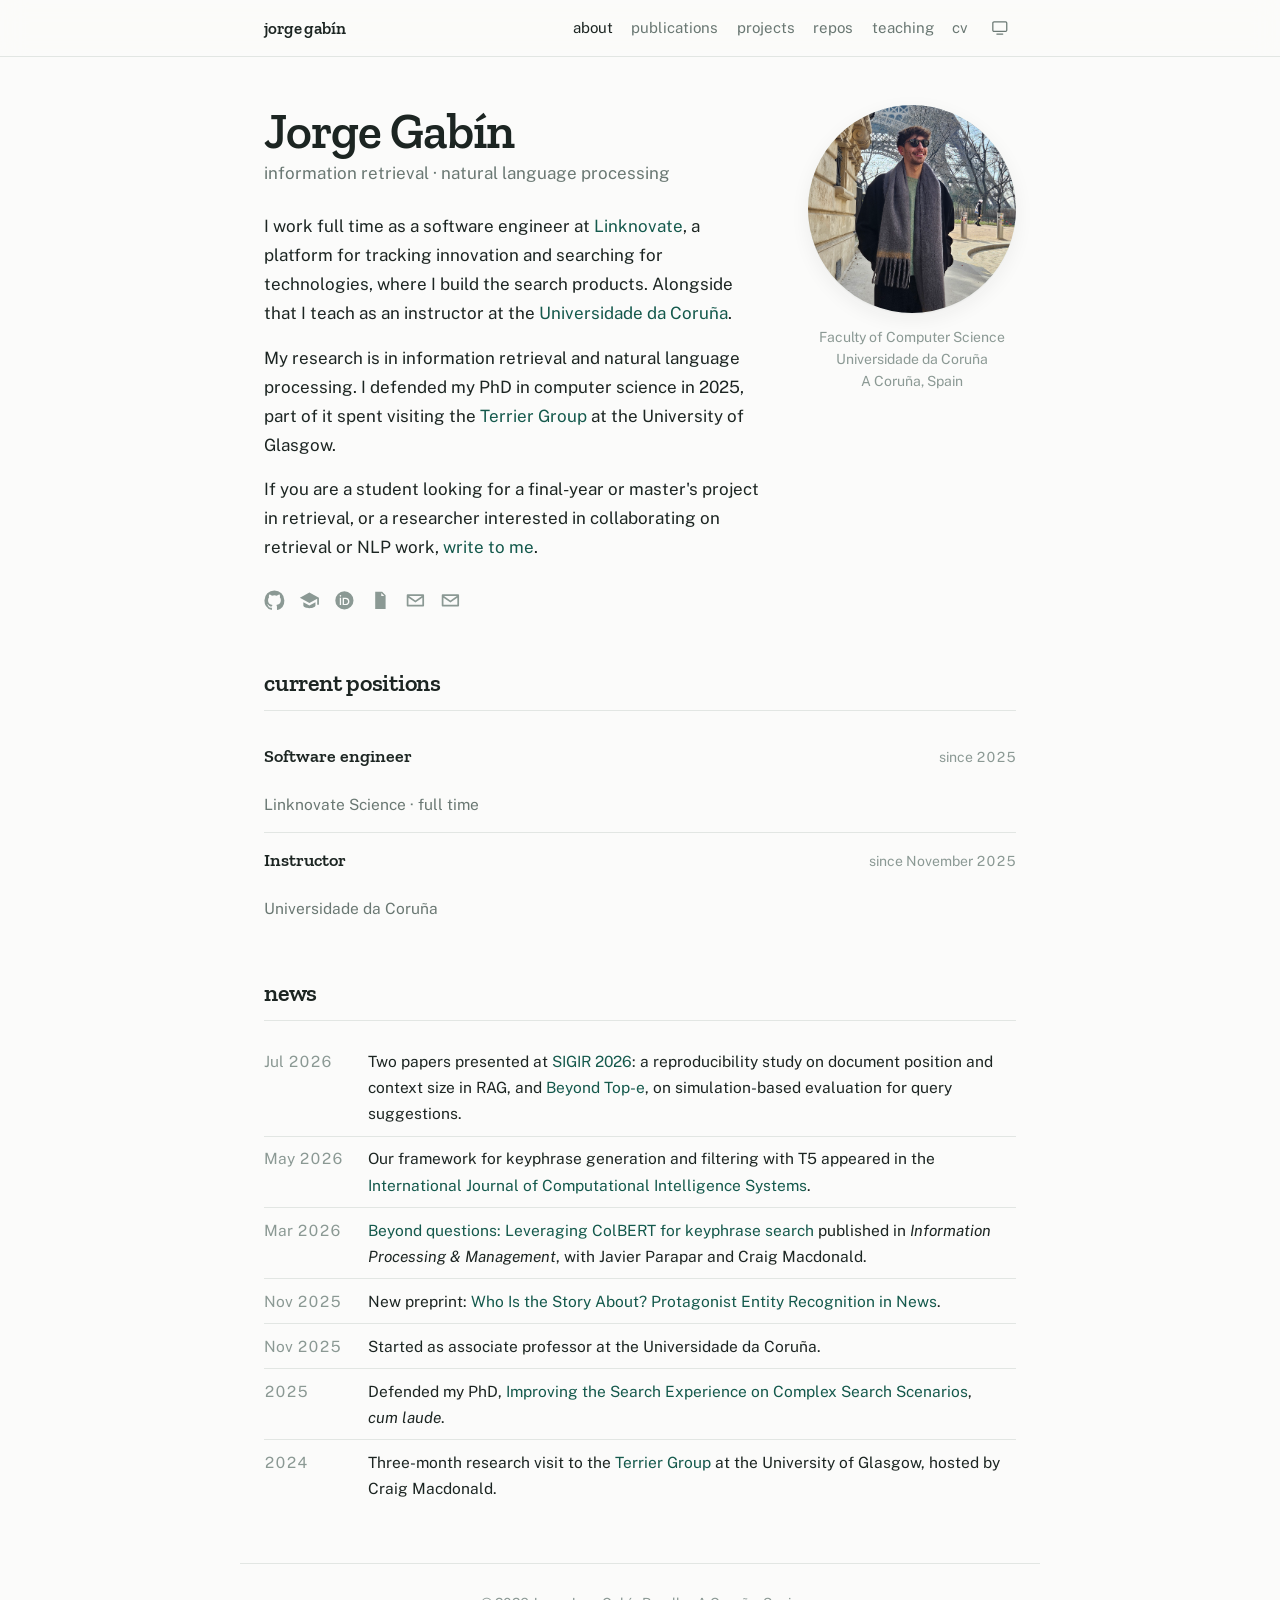
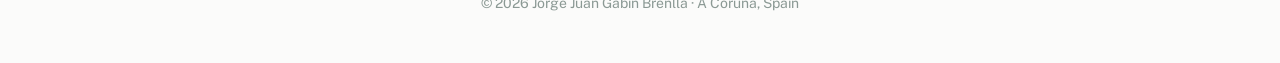
==== commit 4d22c52f: "Update teaching errors and add projects to the profile" ====
--- a/index.html
+++ b/index.html
@@ -43,6 +43,7 @@
         <ul>
           <li><a href="index.html" aria-current="page">about</a></li>
           <li><a href="publications.html">publications</a></li>
+          <li><a href="projects.html">projects</a></li>
           <li><a href="repos.html">repos</a></li>
           <li>
             <a
--- a/assets/style.css
+++ b/assets/style.css
@@ -209,6 +209,19 @@
 .repo .dot{width:.55rem;height:.55rem;border-radius:50%;background:var(--accent);flex:none;}
 .repo .facts svg{width:.9rem;height:.9rem;fill:currentColor;display:block;}
 
+/* ---------------- projects ---------------- */
+
+.project{
+  display:grid;grid-template-columns:7rem 1fr;gap:1.1rem;
+  padding:1.05rem 0;border-bottom:1px solid var(--rule);align-items:start;
+}
+.project:last-of-type{border-bottom:0;}
+.project h3{margin:0 0 .2rem;font-size:1.125rem;font-weight:600;line-height:1.35;}
+.project .funder{margin:0;font-size:.9375rem;color:var(--muted);}
+.project .ref{color:var(--soft);font-variant-numeric:tabular-nums;white-space:nowrap;}
+.project .role{margin:.2rem 0 0;font-size:.9375rem;font-style:italic;color:var(--muted);}
+.project .desc{margin:.45rem 0 0;font-size:.9375rem;color:var(--muted);}
+
 /* ---------------- cv ---------------- */
 
 .cv-layout{display:grid;grid-template-columns:11rem 1fr;gap:3rem;align-items:start;}
@@ -262,6 +275,7 @@
   .year-group > .year{position:static;padding-top:.5rem;font-size:1.4rem;}
   .pub{grid-template-columns:1fr;gap:.75rem;}
   .repo{grid-template-columns:1fr;gap:.75rem;}
+  .project{grid-template-columns:1fr;gap:.75rem;}
   .thumb{max-width:9rem;}
   .entry{grid-template-columns:1fr;gap:.15rem;}
   .years{padding-top:0;}
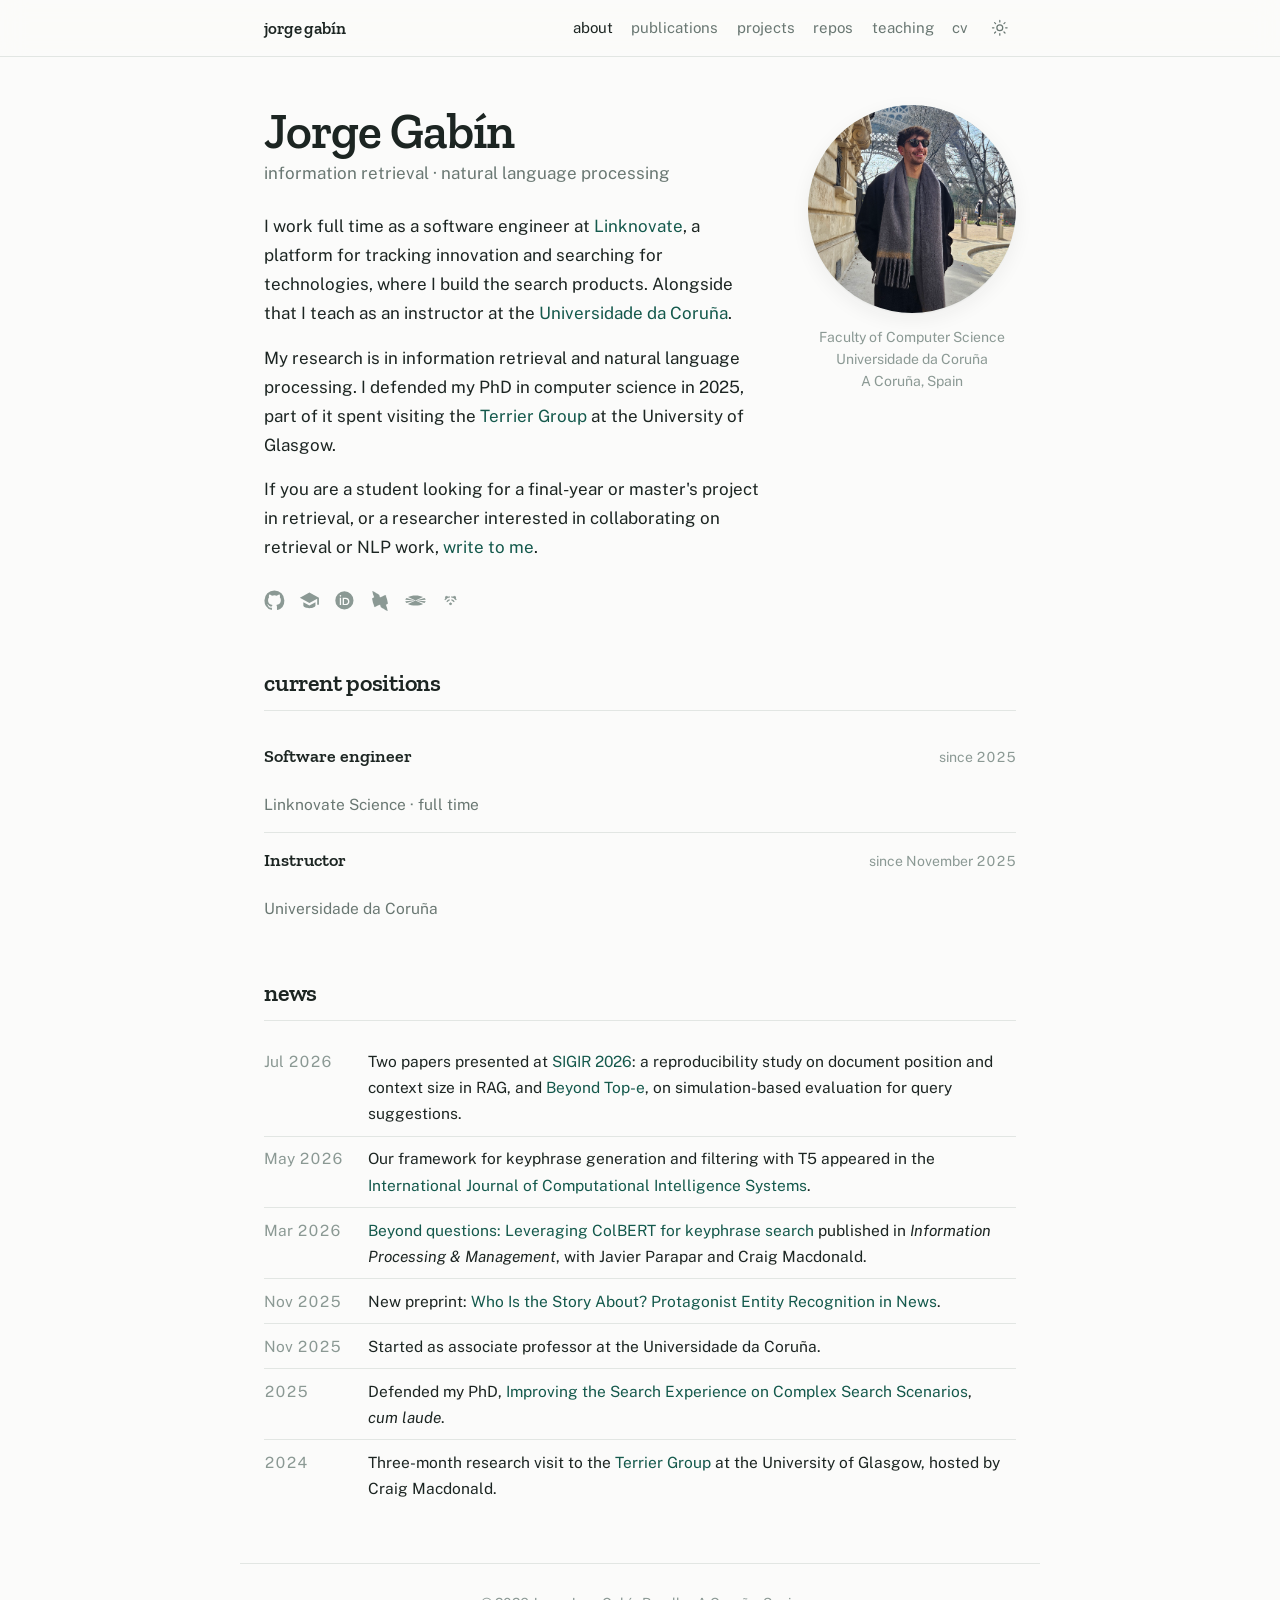
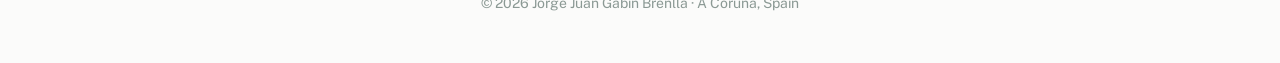
==== commit 303a6a0b: "Add icons" ====
--- a/index.html
+++ b/index.html
@@ -183,11 +183,8 @@
                 aria-label="dblp"
                 title="dblp"
               >
-                <svg viewBox="0 0 24 24" aria-hidden="true">
-                  <path
-                    d="M6 2h8l4 4v16H6V2zm7 1.5V7h3.5L13 3.5zM8 10h8v1.6H8V10zm0 3.4h8V15H8v-1.6zm0 3.4h5.5v1.6H8v-1.6z"
-                  /></svg
-              ></a>
+                <span class="logo logo-dblp" aria-hidden="true"></span>
+              </a>
             </li>
 
             <li>
@@ -196,11 +193,8 @@
                 aria-label="Email (Universidade da Coruña)"
                 title="jorge.gabin@udc.es"
               >
-                <svg viewBox="0 0 24 24" aria-hidden="true">
-                  <path
-                    d="M3 5h18a1 1 0 0 1 1 1v12a1 1 0 0 1-1 1H3a1 1 0 0 1-1-1V6a1 1 0 0 1 1-1zm1 3.9V17h16V8.9l-8 5.6-8-5.6zM4.6 7 12 12.2 19.4 7H4.6z"
-                  /></svg
-              ></a>
+                <span class="logo logo-udc" aria-hidden="true"></span>
+              </a>
             </li>
 
             <li>
@@ -209,11 +203,8 @@
                 aria-label="Email (Linknovate)"
                 title="jorge@linknovate.com"
               >
-                <svg viewBox="0 0 24 24" aria-hidden="true">
-                  <path
-                    d="M3 5h18a1 1 0 0 1 1 1v12a1 1 0 0 1-1 1H3a1 1 0 0 1-1-1V6a1 1 0 0 1 1-1zm1 3.9V17h16V8.9l-8 5.6-8-5.6zM4.6 7 12 12.2 19.4 7H4.6z"
-                  /></svg
-              ></a>
+                <span class="logo logo-lkn" aria-hidden="true"></span>
+              </a>
             </li>
           </ul>
         </div>
--- a/assets/style.css
+++ b/assets/style.css
@@ -131,6 +131,18 @@
 .social a{color:var(--soft);display:grid;place-items:center;}
 .social a:hover{color:var(--accent);}
 .social svg{width:1.3rem;height:1.3rem;fill:currentColor;display:block;}
+/* brand logos (dblp, UDC, Linknovate): the file is used as a mask and painted
+   in currentColor, so they match the other icons in both themes. Source files
+   need a transparent background. */
+.social .logo{
+  width:1.3rem;height:1.3rem;display:block;background:currentColor;
+  -webkit-mask-repeat:no-repeat;mask-repeat:no-repeat;
+  -webkit-mask-position:center;mask-position:center;
+  -webkit-mask-size:contain;mask-size:contain;
+}
+.social .logo-dblp{-webkit-mask-image:url("[data-uri]");mask-image:url("[data-uri]");}
+.social .logo-udc{-webkit-mask-image:url("data:image/svg+xml,%3Csvg%20version%3D%221.1%22%20xmlns%3D%22http%3A%2F%2Fwww.w3.org%2F2000%2Fsvg%22%20xmlns%3Axlink%3D%22http%3A%2F%2Fwww.w3.org%2F1999%2Fxlink%22%20x%3D%220px%22%20y%3D%220px%22%20viewBox%3D%22369.5%20308.5%20457.4%20231.8%22%20style%3D%22enable-background%3Anew%200%200%201190.6%20841.9%3B%22%20xml%3Aspace%3D%22preserve%22%3E%20%3Cstyle%20type%3D%22text%2Fcss%22%3E%20.st0%7Bfill%3A%23B53784%3B%7D%20%3C%2Fstyle%3E%20%3Cg%20id%3D%22_x31_00%22%3E%20%3C%2Fg%3E%20%3Cg%20id%3D%22Capa_1%22%3E%20%3Cg%3E%20%3Cpath%20class%3D%22st0%22%20d%3D%22M598.2%2C422.9L759.8%2C350c-40.7-20.6-98-33.5-161.6-33.5c-63.6%2C0-121%2C12.9-161.6%2C33.5L598.2%2C422.9z%22%2F%3E%20%3Cpath%20class%3D%22st0%22%20d%3D%22M818.4%2C406.5c-4.5-13-13.8-25.2-27.1-36.2l-180.7%2C51.8L818.4%2C406.5z%22%2F%3E%20%3Cpath%20class%3D%22st0%22%20d%3D%22M792.4%2C477.6c13.1-11.1%2C22.3-23.5%2C26.5-36.6l-208.5-14.6L792.4%2C477.6z%22%2F%3E%20%3Cpath%20class%3D%22st0%22%20d%3D%22M598.2%2C425.8l-162.8%2C72.5c40.7%2C20.9%2C98.6%2C34%2C162.8%2C34c64.2%2C0%2C122-13.1%2C162.8-34L598.2%2C425.8z%22%2F%3E%20%3Cpath%20class%3D%22st0%22%20d%3D%22M377.5%2C441c4.2%2C13.2%2C13.4%2C25.5%2C26.5%2C36.6l182-51.2L377.5%2C441z%22%2F%3E%20%3Cpath%20class%3D%22st0%22%20d%3D%22M585.7%2C422.1L405%2C370.3c-13.2%2C11-22.6%2C23.2-27.1%2C36.2L585.7%2C422.1z%22%2F%3E%20%3C%2Fg%3E%20%3C%2Fg%3E%20%3C%2Fsvg%3E");mask-image:url("data:image/svg+xml,%3Csvg%20version%3D%221.1%22%20xmlns%3D%22http%3A%2F%2Fwww.w3.org%2F2000%2Fsvg%22%20xmlns%3Axlink%3D%22http%3A%2F%2Fwww.w3.org%2F1999%2Fxlink%22%20x%3D%220px%22%20y%3D%220px%22%20viewBox%3D%22369.5%20308.5%20457.4%20231.8%22%20style%3D%22enable-background%3Anew%200%200%201190.6%20841.9%3B%22%20xml%3Aspace%3D%22preserve%22%3E%20%3Cstyle%20type%3D%22text%2Fcss%22%3E%20.st0%7Bfill%3A%23B53784%3B%7D%20%3C%2Fstyle%3E%20%3Cg%20id%3D%22_x31_00%22%3E%20%3C%2Fg%3E%20%3Cg%20id%3D%22Capa_1%22%3E%20%3Cg%3E%20%3Cpath%20class%3D%22st0%22%20d%3D%22M598.2%2C422.9L759.8%2C350c-40.7-20.6-98-33.5-161.6-33.5c-63.6%2C0-121%2C12.9-161.6%2C33.5L598.2%2C422.9z%22%2F%3E%20%3Cpath%20class%3D%22st0%22%20d%3D%22M818.4%2C406.5c-4.5-13-13.8-25.2-27.1-36.2l-180.7%2C51.8L818.4%2C406.5z%22%2F%3E%20%3Cpath%20class%3D%22st0%22%20d%3D%22M792.4%2C477.6c13.1-11.1%2C22.3-23.5%2C26.5-36.6l-208.5-14.6L792.4%2C477.6z%22%2F%3E%20%3Cpath%20class%3D%22st0%22%20d%3D%22M598.2%2C425.8l-162.8%2C72.5c40.7%2C20.9%2C98.6%2C34%2C162.8%2C34c64.2%2C0%2C122-13.1%2C162.8-34L598.2%2C425.8z%22%2F%3E%20%3Cpath%20class%3D%22st0%22%20d%3D%22M377.5%2C441c4.2%2C13.2%2C13.4%2C25.5%2C26.5%2C36.6l182-51.2L377.5%2C441z%22%2F%3E%20%3Cpath%20class%3D%22st0%22%20d%3D%22M585.7%2C422.1L405%2C370.3c-13.2%2C11-22.6%2C23.2-27.1%2C36.2L585.7%2C422.1z%22%2F%3E%20%3C%2Fg%3E%20%3C%2Fg%3E%20%3C%2Fsvg%3E");}
+.social .logo-lkn{-webkit-mask-image:url("[data-uri]");mask-image:url("[data-uri]");}
 
 /* ---------------- news ---------------- */
 
@@ -208,6 +220,8 @@
 .repo .facts li{display:inline-flex;align-items:center;gap:.35rem;}
 .repo .dot{width:.55rem;height:.55rem;border-radius:50%;background:var(--accent);flex:none;}
 .repo .facts svg{width:.9rem;height:.9rem;fill:currentColor;display:block;}
+.repo .links a{display:inline-flex;align-items:center;gap:.35rem;}
+.repo .links .gh{width:.85rem;height:.85rem;fill:currentColor;flex:none;}
 
 /* ---------------- projects ---------------- */
 
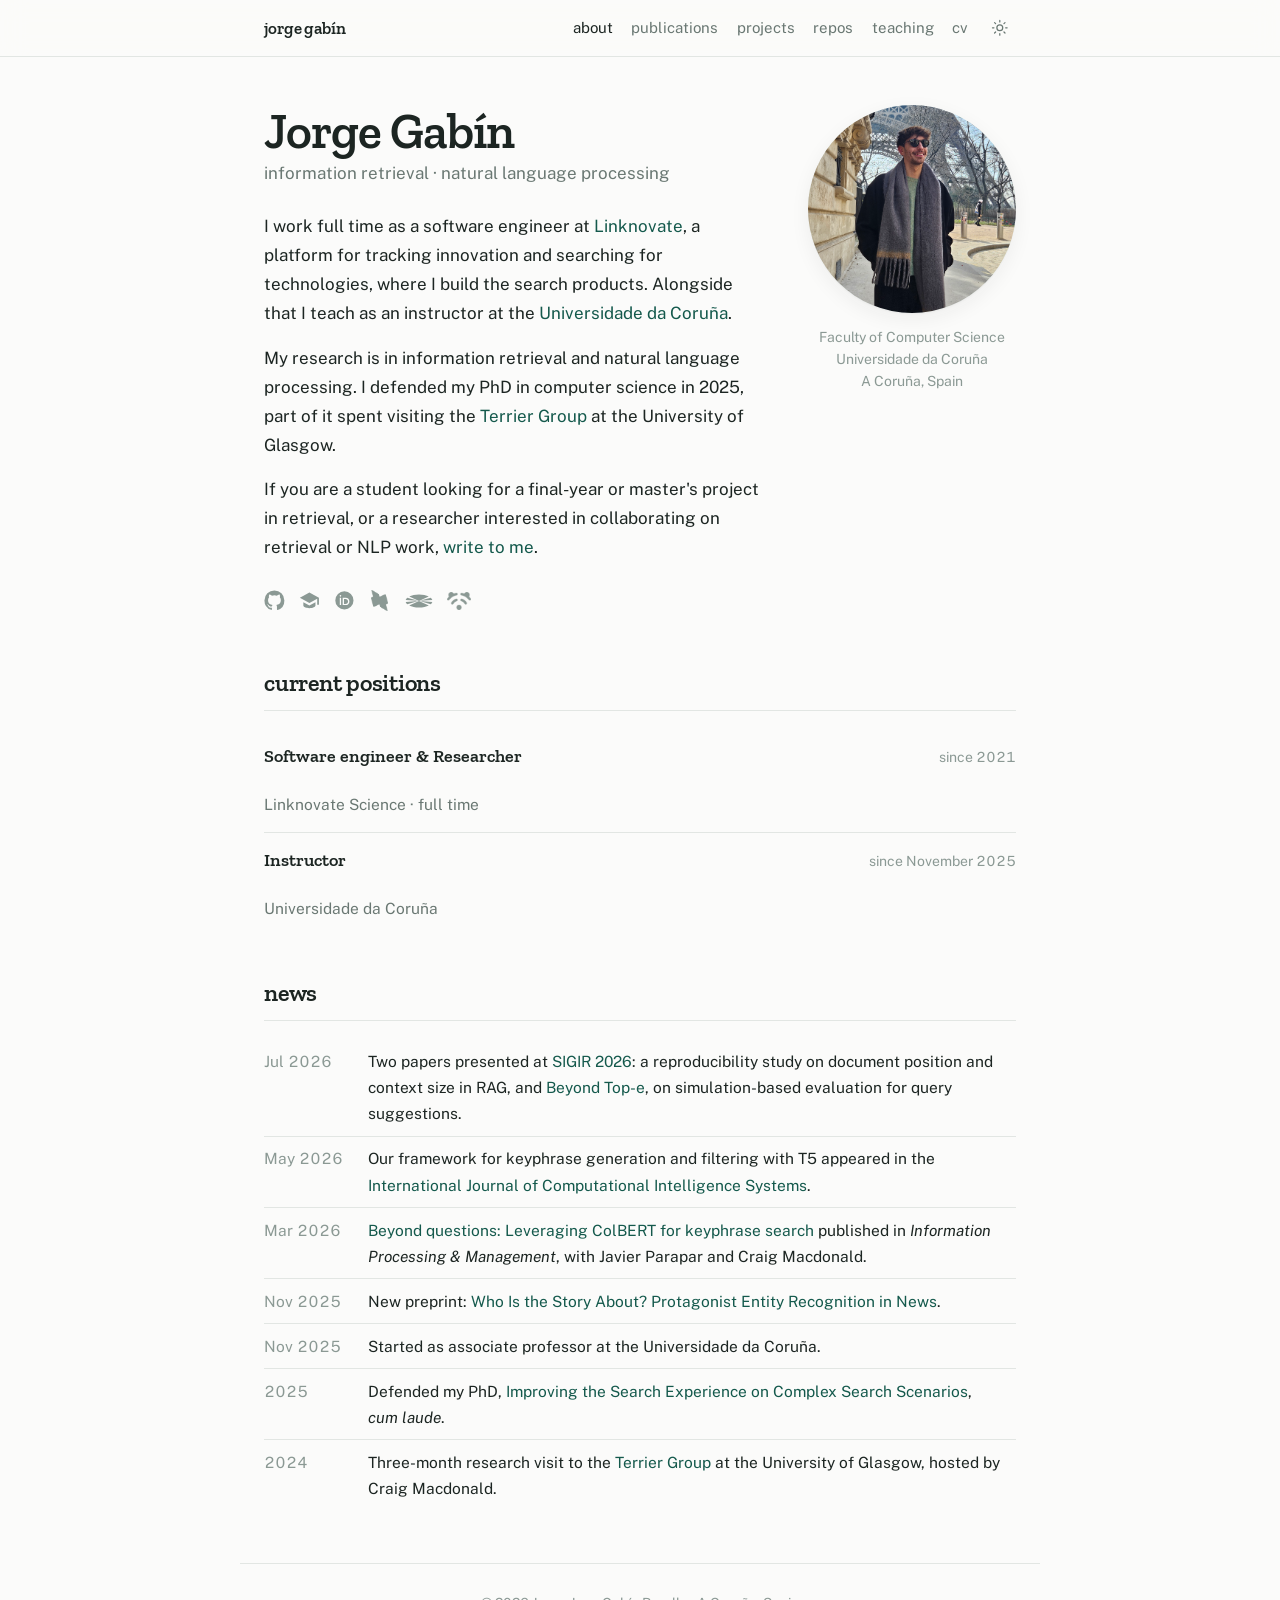
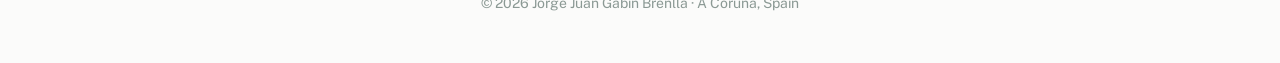
==== commit 95c1c55c: "Improve icon links and some texts" ====
--- a/index.html
+++ b/index.html
@@ -232,8 +232,8 @@
         <h2>current positions</h2>
 
         <div class="position">
-          <h3>Software engineer</h3>
-          <p class="since">since 2025</p>
+          <h3>Software engineer & Researcher</h3>
+          <p class="since">since 2021</p>
           <p class="org">Linknovate Science · full time</p>
         </div>
 
--- a/assets/style.css
+++ b/assets/style.css
@@ -140,9 +140,14 @@
   -webkit-mask-position:center;mask-position:center;
   -webkit-mask-size:contain;mask-size:contain;
 }
-.social .logo-dblp{-webkit-mask-image:url("[data-uri]");mask-image:url("[data-uri]");}
+.social .logo-dblp{-webkit-mask-image:url("[data-uri]");mask-image:url("[data-uri]");}
 .social .logo-udc{-webkit-mask-image:url("data:image/svg+xml,%3Csvg%20version%3D%221.1%22%20xmlns%3D%22http%3A%2F%2Fwww.w3.org%2F2000%2Fsvg%22%20xmlns%3Axlink%3D%22http%3A%2F%2Fwww.w3.org%2F1999%2Fxlink%22%20x%3D%220px%22%20y%3D%220px%22%20viewBox%3D%22369.5%20308.5%20457.4%20231.8%22%20style%3D%22enable-background%3Anew%200%200%201190.6%20841.9%3B%22%20xml%3Aspace%3D%22preserve%22%3E%20%3Cstyle%20type%3D%22text%2Fcss%22%3E%20.st0%7Bfill%3A%23B53784%3B%7D%20%3C%2Fstyle%3E%20%3Cg%20id%3D%22_x31_00%22%3E%20%3C%2Fg%3E%20%3Cg%20id%3D%22Capa_1%22%3E%20%3Cg%3E%20%3Cpath%20class%3D%22st0%22%20d%3D%22M598.2%2C422.9L759.8%2C350c-40.7-20.6-98-33.5-161.6-33.5c-63.6%2C0-121%2C12.9-161.6%2C33.5L598.2%2C422.9z%22%2F%3E%20%3Cpath%20class%3D%22st0%22%20d%3D%22M818.4%2C406.5c-4.5-13-13.8-25.2-27.1-36.2l-180.7%2C51.8L818.4%2C406.5z%22%2F%3E%20%3Cpath%20class%3D%22st0%22%20d%3D%22M792.4%2C477.6c13.1-11.1%2C22.3-23.5%2C26.5-36.6l-208.5-14.6L792.4%2C477.6z%22%2F%3E%20%3Cpath%20class%3D%22st0%22%20d%3D%22M598.2%2C425.8l-162.8%2C72.5c40.7%2C20.9%2C98.6%2C34%2C162.8%2C34c64.2%2C0%2C122-13.1%2C162.8-34L598.2%2C425.8z%22%2F%3E%20%3Cpath%20class%3D%22st0%22%20d%3D%22M377.5%2C441c4.2%2C13.2%2C13.4%2C25.5%2C26.5%2C36.6l182-51.2L377.5%2C441z%22%2F%3E%20%3Cpath%20class%3D%22st0%22%20d%3D%22M585.7%2C422.1L405%2C370.3c-13.2%2C11-22.6%2C23.2-27.1%2C36.2L585.7%2C422.1z%22%2F%3E%20%3C%2Fg%3E%20%3C%2Fg%3E%20%3C%2Fsvg%3E");mask-image:url("data:image/svg+xml,%3Csvg%20version%3D%221.1%22%20xmlns%3D%22http%3A%2F%2Fwww.w3.org%2F2000%2Fsvg%22%20xmlns%3Axlink%3D%22http%3A%2F%2Fwww.w3.org%2F1999%2Fxlink%22%20x%3D%220px%22%20y%3D%220px%22%20viewBox%3D%22369.5%20308.5%20457.4%20231.8%22%20style%3D%22enable-background%3Anew%200%200%201190.6%20841.9%3B%22%20xml%3Aspace%3D%22preserve%22%3E%20%3Cstyle%20type%3D%22text%2Fcss%22%3E%20.st0%7Bfill%3A%23B53784%3B%7D%20%3C%2Fstyle%3E%20%3Cg%20id%3D%22_x31_00%22%3E%20%3C%2Fg%3E%20%3Cg%20id%3D%22Capa_1%22%3E%20%3Cg%3E%20%3Cpath%20class%3D%22st0%22%20d%3D%22M598.2%2C422.9L759.8%2C350c-40.7-20.6-98-33.5-161.6-33.5c-63.6%2C0-121%2C12.9-161.6%2C33.5L598.2%2C422.9z%22%2F%3E%20%3Cpath%20class%3D%22st0%22%20d%3D%22M818.4%2C406.5c-4.5-13-13.8-25.2-27.1-36.2l-180.7%2C51.8L818.4%2C406.5z%22%2F%3E%20%3Cpath%20class%3D%22st0%22%20d%3D%22M792.4%2C477.6c13.1-11.1%2C22.3-23.5%2C26.5-36.6l-208.5-14.6L792.4%2C477.6z%22%2F%3E%20%3Cpath%20class%3D%22st0%22%20d%3D%22M598.2%2C425.8l-162.8%2C72.5c40.7%2C20.9%2C98.6%2C34%2C162.8%2C34c64.2%2C0%2C122-13.1%2C162.8-34L598.2%2C425.8z%22%2F%3E%20%3Cpath%20class%3D%22st0%22%20d%3D%22M377.5%2C441c4.2%2C13.2%2C13.4%2C25.5%2C26.5%2C36.6l182-51.2L377.5%2C441z%22%2F%3E%20%3Cpath%20class%3D%22st0%22%20d%3D%22M585.7%2C422.1L405%2C370.3c-13.2%2C11-22.6%2C23.2-27.1%2C36.2L585.7%2C422.1z%22%2F%3E%20%3C%2Fg%3E%20%3C%2Fg%3E%20%3C%2Fsvg%3E");}
-.social .logo-lkn{-webkit-mask-image:url("[data-uri]");mask-image:url("[data-uri]");}
+.social .logo-lkn{-webkit-mask-image:url("[data-uri]");mask-image:url("[data-uri]");}
+
+/* the UDC and Linknovate marks are wide, so their boxes are wider than the
+   square icons to give them the same optical weight */
+.social .logo-udc{width:1.75rem;}
+.social .logo-lkn{width:1.5rem;}
 
 /* ---------------- news ---------------- */
 
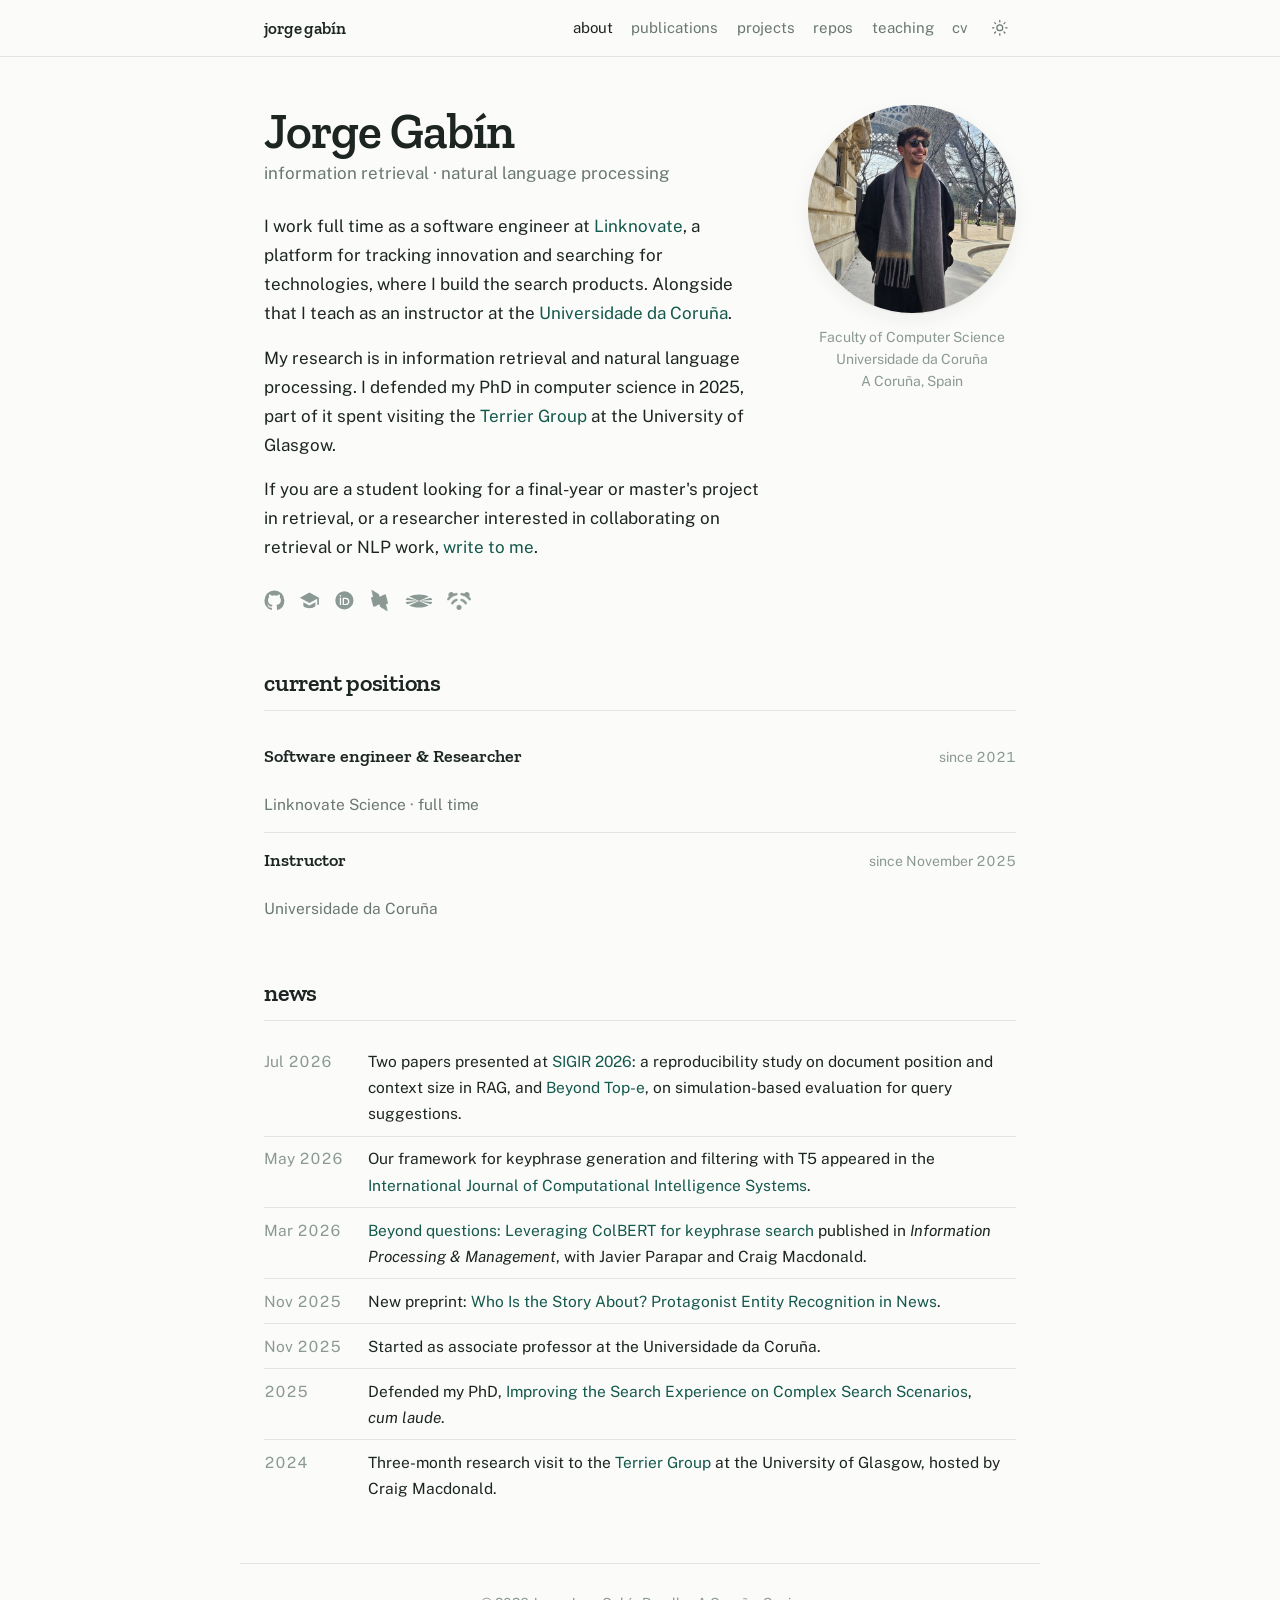
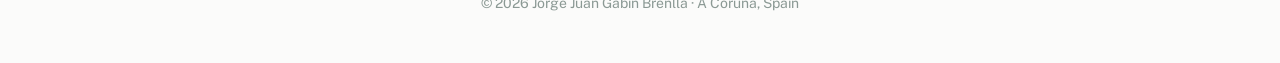
==== commit b40a5705: "Meta updates" ====
--- a/index.html
+++ b/index.html
@@ -19,7 +19,7 @@
     <meta property="og:url" content="https://jorgegabin.github.io/" />
     <meta
       property="og:image"
-      content="https://jorgegabin.github.io/assets/prof_pic.jpg"
+      content="https://jorgegabin.github.io/assets/profile-600.jpg"
     />
 
     <link
@@ -176,10 +176,9 @@
               ></a>
             </li>
 
-            <!-- TODO: replace with your dblp author page (dblp.org/pid/...) once you have the id -->
-            <li>
-              <a
-                href="https://dblp.org/search?q=Jorge+Gab%C3%ADn"
+            <li>
+              <a
+                href="https://dblp.org/pid/325/5140"
                 aria-label="dblp"
                 title="dblp"
               >
@@ -211,9 +210,8 @@
 
         <aside class="figure">
           <div class="portrait">
-            <!-- TODO: save your photo as assets/prof_pic.jpg (square, 500px or larger) -->
             <img
-              src="assets/profile.jpg"
+              src="assets/profile-600.jpg"
               alt="Jorge Gabín"
               onerror="
                 this.outerHTML =
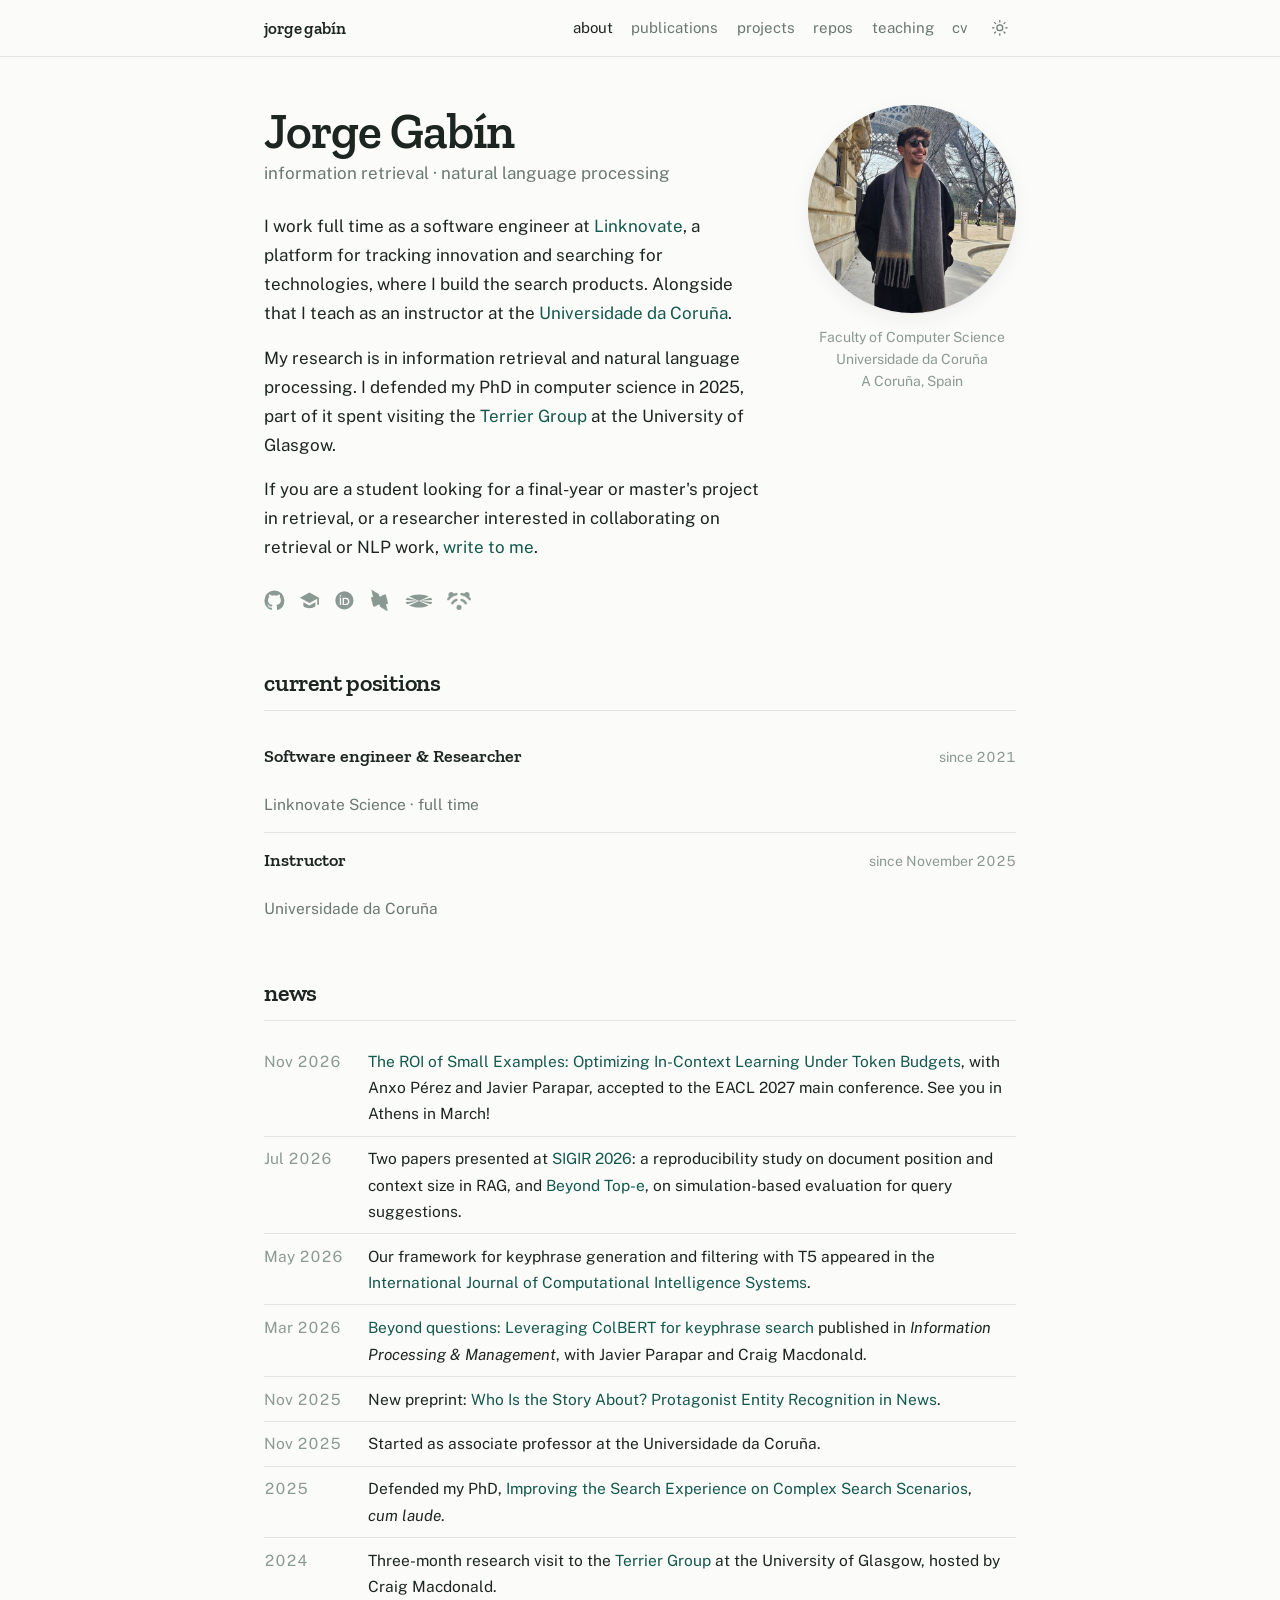
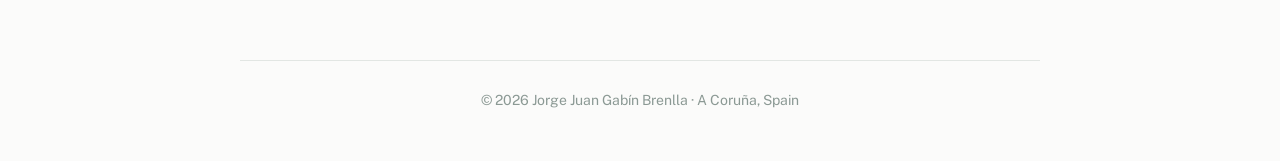
==== commit 029e5814: "Add EACL paper" ====
--- a/index.html
+++ b/index.html
@@ -249,6 +249,10 @@
         <table class="news">
           <tbody id="news-list">
             <tr>
+              <td class="when">Nov 2026</td>
+              <td>Paper on in-context learning under token budgets accepted to EACL 2027.</td>
+            </tr>
+            <tr>
               <td class="when">Jul 2026</td>
               <td>Two papers presented at SIGIR 2026.</td>
             </tr>
